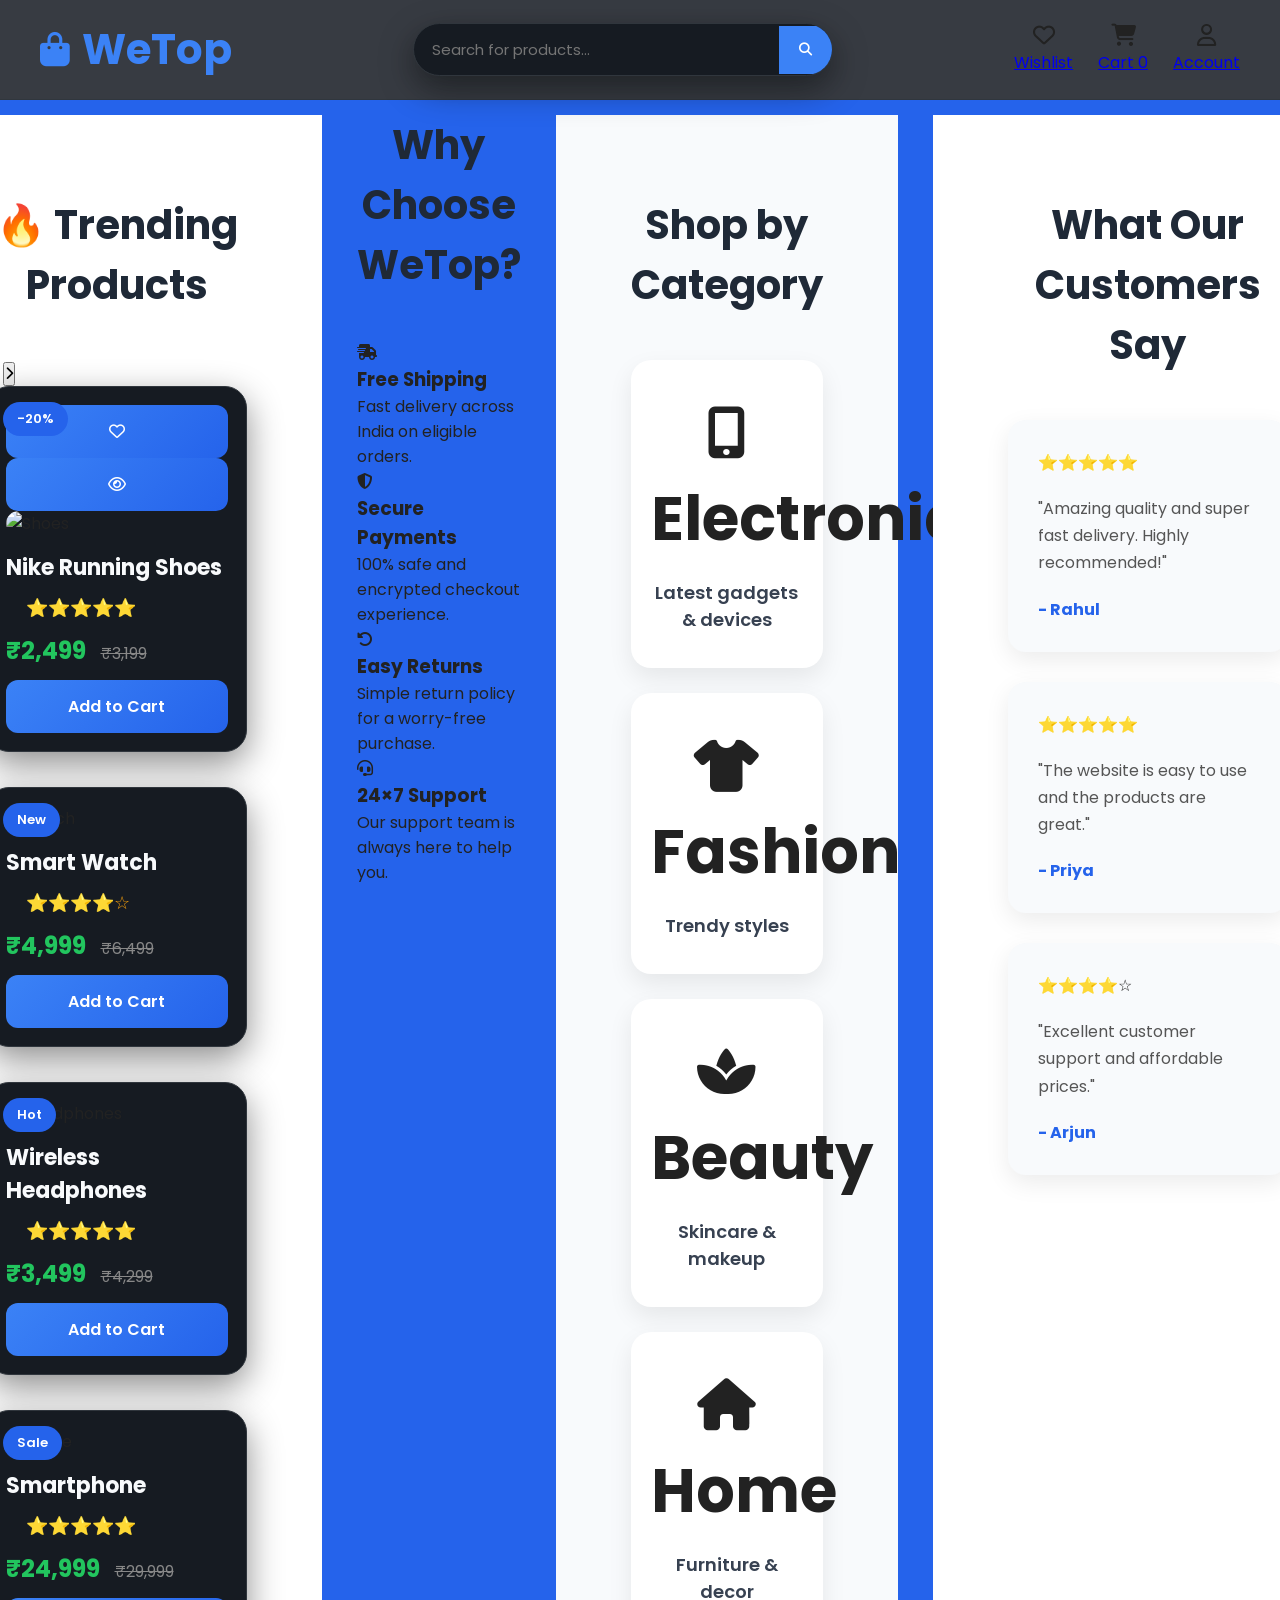
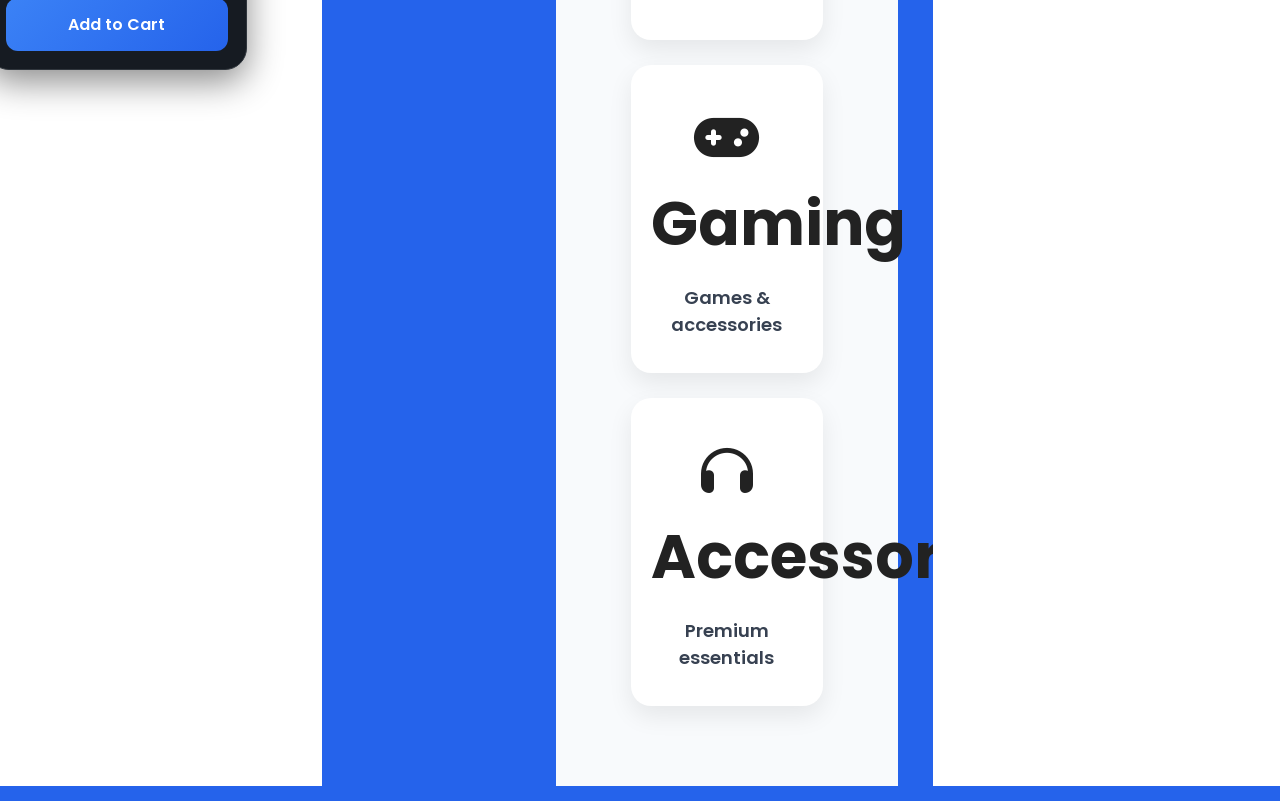
==== index.html @ 61b7e6fd "Update index.html" ====
<!DOCTYPE html>
<html lang="en">

<head>

<meta charset="UTF-8">

<meta name="viewport" content="width=device-width, initial-scale=1.0">

<title>WeTop | Everything You Need</title>

<link rel="preconnect" href="https://fonts.googleapis.com">

<link rel="preconnect" href="https://fonts.gstatic.com" crossorigin>

<link href="https://fonts.googleapis.com/css2?family=Poppins:wght@300;400;500;600;700;800&display=swap" rel="stylesheet">

<link rel="stylesheet"
href="https://cdnjs.cloudflare.com/ajax/libs/font-awesome/6.7.2/css/all.min.css">

<link rel="stylesheet" href="style.css">

</head>

<body>

<header>

<div class="logo">

<i class="fa-solid fa-bag-shopping"></i>

<h2>WeTop</h2>

</div>

<div class="search-box">

<input type="text" placeholder="Search for products...">

<button>

<i class="fa-solid fa-magnifying-glass"></i>

</button>

</div>

<div class="nav-icons">

<div>

<i class="fa-regular fa-heart"></i>

<a href="wishlist.html">Wishlist</a>

</div>

<div>

<i class="fa-solid fa-cart-shopping"></i>

<a href="cart.html">
Cart <span id="cart-count">0</span>
</a>

</div>

<div>

<i class="fa-regular fa-user"></i>

<a href="login.html">Account</a>

</div>

</div>

</header>

<nav class="menu">
<a href="index.html">Home</a>
<a href="products.html">Products</a>
<a href="about.html">About</a>
<a href="contact.html">Contact</a>
<section class="hero">

<div class="hero-left">

<span class="hero-tag">
🔥 PREMIUM COLLECTION 2026
</span>

<h1>
Shop Smarter.<br>
<span class="gradient-text">Live Better.</span>
</h1>

<p>
Discover premium electronics, fashion, gaming, beauty and accessories with unbeatable prices and fast delivery across India.

</p>

<div class="hero-buttons">

<a href="products.html" class="shop-btn">
Shop Now
</a>

<a href="products.html" class="deal-btn">
Explore Products
</a>

</div>

<div class="hero-stats">

<div>
<h2>10K+</h2>
<p>Happy Customers</p>
</div>

<div>
<h2>500+</h2>
<p>Products</p>
</div>

<div>
<h2>4.9★</h2>
<p>Average Rating</p>
</div>

</div>

</div>

<div class="hero-right">

<img src="https://images.unsplash.com/photo-1607082349566-187342175e2f?w=1200"
alt="WeTop Shopping">

</div>

</section>
<section class="flash-sale reveal">

<div class="flash-left">

<h2>⚡ FLASH SALE</h2>

<p>Up to <span>70% OFF</span> on selected products.</p>

<a href="products.html" class="flash-btn">
Shop Deals
</a>

</div>

<div class="flash-right">

<h3>Offer Ends In</h3>

<div id="countdown">

<div>
<span id="hours">00</span>
<small>Hours</small>
</div>

<div>
<span id="minutes">00</span>
<small>Minutes</small>
</div>

<div>
<span id="seconds">00</span>
<small>Seconds</small>
</div>

</div>

</div>

</section>
<section class="featured reveal">

<div class="section-header">

<h2 class="section-title">
🔥 Trending Products
</h2>

<div class="slider-buttons">

<button id="prevBtn">
<i class="fa-solid fa-chevron-left"></i>
</button>

<button id="nextBtn">
<i class="fa-solid fa-chevron-right"></i>
</button>

</div>

</div>

<div class="slider-wrapper">

<div class="product-grid" id="productSlider">

<div class="product-card">

<span class="badge">-20%</span>

<div class="product-icons">

<button title="Wishlist">
<i class="fa-regular fa-heart"></i>
</button>

<button title="Quick View">
<i class="fa-regular fa-eye"></i>
</button>

</div>

<img src="https://images.unsplash.com/photo-1542291026-7eec264c27ff?w=500" alt="Shoes">
<h3>Nike Running Shoes</h3>

<div class="rating">
⭐⭐⭐⭐⭐
</div>

<p class="price">
₹2,499
<span>₹3,199</span>
</p>

<button>Add to Cart</button>

</div>

<div class="product-card">

<span class="badge">New</span>

<img src="https://images.unsplash.com/photo-1523275335684-37898b6baf30?w=500" alt="Watch">

<h3>Smart Watch</h3>

<div class="rating">
⭐⭐⭐⭐☆
</div>

<p class="price">
₹4,999
<span>₹6,499</span>
</p>

<button>Add to Cart</button>

</div>

<div class="product-card">

<span class="badge">Hot</span>

<img src="https://images.unsplash.com/photo-1505740420928-5e560c06d30e?w=500" alt="Headphones">

<h3>Wireless Headphones</h3>

<div class="rating">
⭐⭐⭐⭐⭐
</div>

<p class="price">
₹3,499
<span>₹4,299</span>
</p>

<button>Add to Cart</button>

</div>

<div class="product-card">

<span class="badge">Sale</span>

<img src="https://images.unsplash.com/photo-1511707171634-5f897ff02aa9?w=500" alt="Phone">

<h3>Smartphone</h3>

<div class="rating">
⭐⭐⭐⭐⭐
</div>

<p class="price">
₹24,999
<span>₹29,999</span>
</p>

<button>Add to Cart</button>

</div>

</div>

</section>
<section class="features reveal">

<h2 class="section-title">
Why Choose WeTop?
</h2>

<div class="feature-grid">

<div class="feature-card">
<i class="fa-solid fa-truck-fast"></i>
<h3>Free Shipping</h3>
<p>Fast delivery across India on eligible orders.</p>
</div>

<div class="feature-card">
<i class="fa-solid fa-shield-halved"></i>
<h3>Secure Payments</h3>
<p>100% safe and encrypted checkout experience.</p>
</div>

<div class="feature-card">
<i class="fa-solid fa-rotate-left"></i>
<h3>Easy Returns</h3>
<p>Simple return policy for a worry-free purchase.</p>
</div>

<div class="feature-card">
<i class="fa-solid fa-headset"></i>
<h3>24×7 Support</h3>
<p>Our support team is always here to help you.</p>
</div>

</div>

</section>
<section class="categories reveal">

<h2 class="section-title">Shop by Category</h2>

<div class="category-grid">

<div class="category-box">
<i class="fa-solid fa-mobile-screen-button"></i>
<h3>Electronics</h3>
<p>Latest gadgets & devices</p>
</div>

<div class="category-box">
<i class="fa-solid fa-shirt"></i>
<h3>Fashion</h3>
<p>Trendy styles</p>
</div>

<div class="category-box">
<i class="fa-solid fa-spa"></i>
<h3>Beauty</h3>
<p>Skincare & makeup</p>
</div>

<div class="category-box">
<i class="fa-solid fa-house"></i>
<h3>Home</h3>
<p>Furniture & decor</p>
</div>

<div class="category-box">
<i class="fa-solid fa-gamepad"></i>
<h3>Gaming</h3>
<p>Games & accessories</p>
</div>

<div class="category-box">
<i class="fa-solid fa-headphones"></i>
<h3>Accessories</h3>
<p>Premium essentials</p>
</div>

</div>

</section>
<section class="reviews reveal">

<h2 class="section-title">What Our Customers Say</h2>

<div class="review-grid">

<div class="review-card">
⭐⭐⭐⭐⭐
<p>"Amazing quality and super fast delivery. Highly recommended!"</p>
<h4>- Rahul</h4>
</div>

<div class="review-card">
⭐⭐⭐⭐⭐
<p>"The website is easy to use and the products are great."</p>
<h4>- Priya</h4>
</div>

<div class="review-card">
⭐⭐⭐⭐☆
<p>"Excellent customer support and affordable prices."</p>
<h4>- Arjun</h4>
</div>

</div>

</section>

<section class="newsletter reveal">

<h2>Stay Updated</h2>

<p>Subscribe to receive exclusive offers and new arrivals.</p>

<div class="newsletter-box">

<input type="email" placeholder="Enter your email">

<button>Subscribe</button>

</div>

</section>

<footer>

<div class="footer-container">

<div class="footer-about">

<h2>WeTop</h2>

<p>Your one-stop destination for shopping electronics, fashion, beauty, gaming and much more.</p>

</div>

<div class="footer-links">

<h3>Quick Links</h3>

<a href="#">Home</a>

<a href="#">Products</a>

<a href="#">Categories</a>

<a href="#">Contact</a>

</div>

<div class="footer-contact">

<h3>Contact</h3>

<p>Email: support@wetop.com</p>

<p>Phone: +91 98765 43210</p>

<p>India</p>

</div>

</div>

<div class="footer-bottom">

<p>© 2026 WeTop. All Rights Reserved.</p>

</div>

</footer>

<script src="script.js"></script>

</body>
</html>
---- style.css ----
/* ===========================
   WeTop v2 - CSS Part 1
=========================== */
/* ===================================
   WeTop v4 - Dark Theme Variables
=================================== */

:root{

--bg:#0d1117;
--card:#161b22;
--card-hover:#21262d;

--text:#f8fafc;
--text-light:#9ca3af;

--primary:#3b82f6;
--primary-hover:#2563eb;

--success:#22c55e;
--danger:#ef4444;
--warning:#f59e0b;

--border:#30363d;

--shadow:0 12px 35px rgba(0,0,0,.45);

--radius:18px;

}
*{
body{

font-family:'Poppins',sans-serif;

background:var(--bg);

color:var(--text);

margin:0;

padding:0;

}
margin:0;
padding:0;
box-sizing:border-box;
font-family:'Poppins',sans-serif;
}

html{
scroll-behavior:smooth;
}

body{
background:#f5f7fb;
color:#222;
}

/* HEADER */

header{

display:flex;

justify-content:space-between;

align-items:center;

padding:18px 40px;

background:rgba(22,27,34,.85);

backdrop-filter:blur(16px);

-webkit-backdrop-filter:blur(16px);

border-bottom:1px solid var(--border);

position:sticky;

top:0;

z-index:1000;

}

.logo{

display:flex;

align-items:center;

gap:12px;

font-size:28px;

font-weight:700;

color:var(--primary);

cursor:pointer;

}

.logo i{

font-size:34px;

color:var(--primary);

transition:.3s;

}

.search-box{

display:flex;

align-items:center;

background:var(--card);

border:1px solid var(--border);

border-radius:50px;

overflow:hidden;

width:420px;

box-shadow:var(--shadow);

transition:.3s;

}

.search-box input{

flex:1;

background:transparent;

border:none;

outline:none;

padding:14px 18px;

font-size:15px;

color:var(--text);

}

.search-box button{

background:var(--primary);

color:white;

border:none;

padding:14px 20px;

cursor:pointer;

transition:.3s;

}

.search-box button:hover{
background:#1d4ed8;
}

.nav-icons{
display:flex;
gap:25px;
}

.nav-icons div{
display:flex;
flex-direction:column;
align-items:center;
cursor:pointer;
transition:.3s;
}

.nav-icons div:hover{
transform:translateY(-3px);
color:#2563eb;
}

.nav-icons i{
font-size:22px;
margin-bottom:4px;
}

.nav-icons p{
font-size:13px;
}

/* MENU */

.menu{
display:flex;
justify-content:center;
gap:35px;
background:#2563eb;
padding:15px;
}

.menu a{
text-decoration:none;
color:white;
font-weight:500;
transition:.3s;
}

.menu a:hover{
color:#ffe082;
}

/* HERO */

.hero{
display:flex;
align-items:center;
justify-content:space-between;
padding:70px 6%;
gap:50px;
}

.hero-left{
flex:1;
}

.hero-left h1{
font-size:58px;
line-height:1.1;
margin-bottom:20px;
color:#111827;
}

.hero-left p{
font-size:19px;
color:#6b7280;
margin-bottom:30px;
line-height:1.8;
}

.hero-buttons{
display:flex;
gap:18px;
}

.shop-btn,
.deal-btn{
padding:15px 35px;
border:none;
border-radius:40px;
font-size:17px;
font-weight:600;
cursor:pointer;
transition:.3s;
}

.shop-btn{
background:#2563eb;
color:white;
}

.shop-btn:hover{
background:#1d4ed8;
transform:translateY(-3px);
}

.deal-btn{
background:white;
border:2px solid #2563eb;
color:#2563eb;
}

.deal-btn:hover{
background:#2563eb;
color:white;
}

.hero-right{
flex:1;
}

.hero-right img{
width:100%;
border-radius:25px;
box-shadow:0 20px 40px rgba(0,0,0,.15);
}
/* ===========================
   FEATURED PRODUCTS
=========================== */

.section-title{
text-align:center;
font-size:40px;
font-weight:700;
margin-bottom:45px;
color:#1f2937;
}

.featured{
padding:80px 6%;
background:#ffffff;
}

.product-grid{
display:grid;
grid-template-columns:repeat(auto-fit,minmax(260px,1fr));
gap:35px;
}

.product-card{

background:var(--card);

border:1px solid var(--border);

border-radius:22px;

overflow:hidden;

padding:18px;

transition:.35s;

box-shadow:var(--shadow);

cursor:pointer;

position:relative;

}

.product-card:hover{
transform:translateY(-10px);
box-shadow:0 20px 45px rgba(37,99,235,.18);
}

.product-card img{

width:100%;

height:240px;

object-fit:cover;

border-radius:16px;

transition:.35s;

}

.badge{
position:absolute;
top:15px;
left:15px;
background:#2563eb;
color:#fff;
padding:7px 14px;
border-radius:30px;
font-size:13px;
font-weight:600;
}

.product-card h3{

font-size:22px;

margin:15px 0 10px;

color:var(--text);

}

.rating{
padding:0 20px;
font-size:18px;
color:#f59e0b;
}

.price{

font-size:24px;

font-weight:700;

color:#22c55e;

margin:12px 0;

}

.price span{
margin-left:10px;
font-size:16px;
text-decoration:line-through;
color:#888;
font-weight:400;
}

.product-card button{

width:100%;

padding:14px;

background:linear-gradient(135deg,#3b82f6,#2563eb);

color:white;

border:none;

border-radius:12px;

font-size:16px;

font-weight:600;

cursor:pointer;

transition:.3s;

}

.product-card button:hover{
background:#1d4ed8;
}

/* ===========================
   CATEGORIES
=========================== */

.categories{
padding:80px 6%;
background:#f8fafc;
}

.category-grid{
display:grid;
grid-template-columns:repeat(auto-fit,minmax(170px,1fr));
gap:25px;
}

.category-box{
background:#fff;
padding:35px 20px;
border-radius:20px;
text-align:center;
font-size:52px;
box-shadow:0 10px 25px rgba(0,0,0,.08);
transition:.3s;
cursor:pointer;
}

.category-box p{
margin-top:15px;
font-size:18px;
font-weight:600;
color:#374151;
}

.category-box:hover{
transform:translateY(-8px);
box-shadow:0 18px 35px rgba(37,99,235,.18);
}
/* ===========================
   REVIEWS
=========================== */

.reviews{
padding:80px 6%;
background:#ffffff;
}

.review-grid{
display:grid;
grid-template-columns:repeat(auto-fit,minmax(280px,1fr));
gap:30px;
margin-top:40px;
}

.review-card{
background:#f8fafc;
padding:30px;
border-radius:18px;
box-shadow:0 8px 25px rgba(0,0,0,.08);
transition:.3s;
}

.review-card:hover{
transform:translateY(-8px);
}

.review-card p{
margin:20px 0;
color:#555;
line-height:1.7;
}

.review-card h4{
color:#2563eb;
}

/* ===========================
   NEWSLETTER
=========================== */

.newsletter{
padding:80px 6%;
background:#2563eb;
text-align:center;
color:#fff;
}

.newsletter h2{
font-size:40px;
margin-bottom:15px;
}

.newsletter p{
font-size:18px;
margin-bottom:35px;
}

.newsletter-box{
display:flex;
justify-content:center;
max-width:700px;
margin:auto;
}

.newsletter-box input{
flex:1;
padding:18px;
border:none;
outline:none;
font-size:16px;
border-radius:50px 0 0 50px;
}

.newsletter-box button{
padding:18px 35px;
border:none;
background:#111827;
color:white;
cursor:pointer;
font-size:16px;
border-radius:0 50px 50px 0;
transition:.3s;
}

.newsletter-box button:hover{
background:#000;
}

/* ===========================
   FOOTER
=========================== */

footer{
background:#111827;
color:white;
padding:60px 6% 20px;
}

.footer-container{
display:grid;
grid-template-columns:repeat(auto-fit,minmax(220px,1fr));
gap:
.nav-icons a{
text-decoration:none;
color:inherit;
font-size:13px;
margin-top:4px;
}

.nav-icons a:hover{
color:#2563eb;
}
/* ==========================
   WeTop Cart v2
========================== */

.cart-header{
text-align:center;
padding:40px 20px;
}

.cart-header h1{
font-size:42px;
margin-bottom:10px;
}

.cart-header p{
color:#666;
font-size:18px;
}

.cart-layout{
display:grid;
grid-template-columns:2fr 1fr;
gap:30px;
max-width:1200px;
margin:40px auto;
padding:20px;
}

#cartContainer{
display:flex;
flex-direction:column;
gap:20px;
}

.cart-item{
display:flex;
justify-content:space-between;
align-items:center;
background:#fff;
padding:20px;
border-radius:18px;
box-shadow:0 10px 30px rgba(0,0,0,.08);
transition:.3s;
}

.cart-item:hover{
transform:translateY(-5px);
}

.cart-item h3{
margin:0;
font-size:22px;
}

.cart-item p{
margin:8px 0;
font-size:18px;
font-weight:600;
color:#0f766e;
}

.cart-item button{
background:#ef4444;
color:#fff;
border:none;
padding:12px 18px;
border-radius:10px;
cursor:pointer;
font-weight:600;
}

.cart-item button:hover{
background:#dc2626;
}

.order-summary{
background:#fff;
padding:25px;
border-radius:18px;
box-shadow:0 10px 30px rgba(0,0,0,.08);
height:fit-content;
position:sticky;
top:20px;
}

.order-summary h2{
margin-top:0;
}

.order-summary p,
.order-summary h3{
display:flex;
justify-content:space-between;
margin:18px 0;
}

.order-summary input{
width:100%;
padding:12px;
border:1px solid #ddd;
border-radius:10px;
margin-top:15px;
margin-bottom:15px;
}

.checkout-btn{
width:100%;
padding:14px;
margin-top:12px;
border:none;
border-radius:10px;
background:#2563eb;
color:white;
font-size:16px;
font-weight:600;
cursor:pointer;
transition:.3s;
}

.checkout-btn:hover{
background:#1d4ed8;
}

@media(max-width:900px){

.cart-layout{
grid-template-columns:1fr;
}

.order-summary{
position:static;
}

.cart-item{
flex-direction:column;
align-items:flex-start;
gap:12px;
}

}
.cart-info{
display:flex;
flex-direction:column;
gap:6px;
}

.cart-actions{
display:flex;
align-items:center;
}

.remove-btn{
background:#ef4444;
color:#fff;
border:none;
padding:12px 18px;
border-radius:10px;
cursor:pointer;
font-weight:600;
transition:.3s;
}

.remove-btn:hover{
background:#dc2626;
}
.cart-image{
width:130px;
height:130px;
object-fit:cover;
border-radius:16px;
margin-right:20px;
flex-shrink:0;
}

.cart-item{
display:flex;
align-items:center;
gap:20px;
}

@media(max-width:900px){

.cart-item{
flex-direction:column;
text-align:center;
}

.cart-image{
margin-right:0;
}

}
.logo:hover i{

transform:rotate(-10deg) scale(1.15);

}

header a{

color:var(--text);

text-decoration:none;

transition:.3s;

}

header a:hover{

color:var(--primary);

}
.search-box:hover{

border-color:var(--primary);

}

.search-box:focus-within{

box-shadow:0 0 20px rgba(59,130,246,.45);

border-color:var(--primary);

}

.search-box button:hover{

background:var(--primary-hover);

}
.product-card:hover{

transform:translateY(-12px);

border-color:var(--primary);

box-shadow:0 20px 45px rgba(59,130,246,.25);

}

.product-card:hover img{

transform:scale(1.06);

}

.product-card button:hover{

transform:scale(1.03);

box-shadow:0 10px 25px rgba(59,130,246,.4);

}

.badge{

position:absolute;

top:18px;

left:18px;

background:linear-gradient(135deg,#ef4444,#f97316);

color:white;

padding:7px 14px;

border-radius:50px;

font-size:13px;

font-weight:700;

letter-spacing:.5px;

}
/* ===== Hero Premium Upgrade ===== */

.hero-tag{

display:inline-block;

padding:8px 18px;

background:rgba(59,130,246,.15);

border:1px solid #3b82f6;

color:#60a5fa;

border-radius:50px;

font-size:14px;

font-weight:600;

margin-bottom:18px;

}

.gradient-text{

background:linear-gradient(90deg,#60a5fa,#22d3ee,#ffffff);

-webkit-background-clip:text;

-webkit-text-fill-color:transparent;

background-clip:text;

}

.shop-btn,
.deal-btn{

display:inline-block;

text-decoration:none;

padding:14px 30px;

border-radius:12px;

font-weight:600;

transition:.3s;

}

.shop-btn{

background:#2563eb;

color:white;

}

.shop-btn:hover{

transform:translateY(-4px);

box-shadow:0 12px 30px rgba(37,99,235,.45);

}

.deal-btn{

background:transparent;

border:2px solid #2563eb;

color:white;

}

.deal-btn:hover{

background:#2563eb;

}
/* ======================================
   WeTop v5 - Premium Hero
====================================== */

.hero{
display:flex;
align-items:center;
justify-content:space-between;
gap:60px;
min-height:85vh;
padding:80px 8%;
background:
radial-gradient(circle at top right,#2563eb22,transparent 35%),
radial-gradient(circle at bottom left,#06b6d422,transparent 35%),
var(--bg);
overflow:hidden;
}

.hero-left{
flex:1;
}

.hero-right{
flex:1;
display:flex;
justify-content:center;
}

.hero-right img{
width:100%;
max-width:550px;
border-radius:25px;
box-shadow:0 25px 60px rgba(0,0,0,.5);
animation:floatImage 5s ease-in-out infinite;
transition:.4s;
}

.hero-right img:hover{
transform:scale(1.05);
}

.hero-left h1{
font-size:72px;
font-weight:800;
line-height:1.1;
margin:20px 0;
}

.hero-left p{
font-size:20px;
color:var(--text-light);
line-height:1.8;
max-width:600px;
}

.hero-buttons{
display:flex;
gap:20px;
margin-top:35px;
flex-wrap:wrap;
}

.hero-stats{
display:flex;
gap:40px;
margin-top:50px;
flex-wrap:wrap;
}

.hero-stats div{
background:rgba(255,255,255,.05);
border:1px solid var(--border);
padding:18px 24px;
border-radius:16px;
backdrop-filter:blur(12px);
}

.hero-stats h2{
margin:0;
color:var(--primary);
font-size:30px;
}

.hero-stats p{
margin-top:8px;
font-size:15px;
color:var(--text-light);
}

@keyframes floatImage{

0%,100%{
transform:translateY(0);
}

50%{
transform:translateY(-18px);
}

}

@media(max-width:900px){

.hero{
flex-direction:column;
text-align:center;
padding:60px 20px;
}

.hero-left h1{
font-size:46px;
}

.hero-buttons{
justify-content:center;
}

.hero-stats{
justify-content:center;
}

}
/* ==========================
   Flash Sale
========================== */

.flash-sale{

margin:70px auto;

width:90%;

padding:40px;

border-radius:24px;

background:linear-gradient(135deg,#2563eb,#111827);

display:flex;

justify-content:space-between;

align-items:center;

gap:40px;

box-shadow:0 20px 45px rgba(0,0,0,.4);

}

.flash-left h2{

font-size:42px;

margin-bottom:15px;

}

.flash-left p{

font-size:22px;

}

.flash-left span{

color:#facc15;

font-weight:700;

}

.flash-btn{

display:inline-block;

margin-top:20px;

padding:15px 30px;

background:white;

color:#111827;

text-decoration:none;

font-weight:700;

border-radius:12px;

transition:.3s;

}

.flash-btn:hover{

transform:translateY(-4px);

}

#countdown{

display:flex;

gap:20px;

}

#countdown div{

background:rgba(255,255,255,.12);

padding:20px;

border-radius:16px;

text-align:center;

min-width:90px;

}

#countdown span{

display:block;

font-size:36px;

font-weight:700;

}

#countdown small{

color:#d1d5db;

}

@media(max-width:900px){

.flash-sale{

flex-direction:column;

text-align:center;

}

}
/* ==========================
   Features Section
========================== */

.features{

width:90%;

margin:90px auto;

text-align:center;

}

.feature-grid{

display:grid;

grid-template-columns:repeat(auto-fit,minmax(240px,1fr));

gap:25px;

margin-top:45px;

}

.feature-card{

background:var(--card);

border:1px solid var(--border);

padding:35px 25px;

border-radius:22px;

transition:.35s;

box-shadow:var(--shadow);

}

.feature-card i{

font-size:46px;

color:var(--primary);

margin-bottom:20px;

}

.feature-card h3{

font-size:24px;

margin-bottom:12px;

}

.feature-card p{

color:var(--text-light);

line-height:1.7;

}

.feature-card:hover{

transform:translateY(-10px);

border-color:var(--primary);

box-shadow:0 20px 45px rgba(59,130,246,.25);

}
/* ==========================
   Product Icons
========================== */

.product-card{
position:relative;
overflow:hidden;
}

.product-icons{

position:absolute;

top:15px;

right:15px;

display:flex;

flex-direction:column;

gap:10px;

z-index:2;

}

.product-icons button{

width:42px;

height:42px;

border:none;

border-radius:50%;

background:rgba(22,27,34,.85);

color:white;

cursor:pointer;

transition:.3s;

backdrop-filter:blur(10px);

}

.product-icons button:hover{

background:var(--primary);

transform:scale(1.12);

}

.product-card img{

transition:.4s;

}

.product-card:hover img{

transform:scale(1.08);

}
/* ==========================
   Product Slider
========================== */

.section-header{

display:flex;

justify-content:space-between;

align-items:center;

margin-bottom:35px;

flex-wrap:wrap;

gap:20px;

}

.slider-buttons{

display:flex;

gap:12px;

}

.slider-buttons button{

width:48px;

height:48px;

border:none;

border-radius:50%;

background:var(--card);

color:white;

cursor:pointer;

font-size:18px;

transition:.3s;

}

.slider-buttons button:hover{

background:var(--primary);

transform:scale(1.08);

}

.slider-wrapper{

overflow-x:auto;

scroll-behavior:smooth;

}

.slider-wrapper::-webkit-scrollbar{

display:none;

}

#productSlider{

display:flex;

gap:25px;

flex-wrap:nowrap;

}

#productSlider .product-card{

min-width:320px;

flex:0 0 auto;

}
/* ===== Premium Categories ===== */

.category-box{

background:var(--card);

border:1px solid var(--border);

border-radius:20px;

padding:35px 25px;

text-align:center;

transition:.35s;

cursor:pointer;

box-shadow:var(--shadow);

}

.category-box i{

font-size:50px;

color:var(--primary);

margin-bottom:20px;

}

.category-box h3{

font-size:24px;

margin-bottom:10px;

}

.category-box p{

color:var(--text-light);

}

.category-box:hover{

transform:translateY(-12px);

border-color:var(--primary);

box-shadow:0 20px 45px rgba(59,130,246,.25);

}

.category-box:hover i{

transform:scale(1.15);

transition:.3s;

}
/* ==========================
   Scroll Reveal Animation
========================== */

.reveal{

opacity:0;

transform:translateY(70px);

transition:all .8s ease;

}

.reveal.active{

opacity:1;

transform:translateY(0);

}
/* ==========================
   Premium Header v2
========================== */

header{

position:sticky;

top:0;

z-index:1000;

background:rgba(15,23,42,.75);

backdrop-filter:blur(16px);

-webkit-backdrop-filter:blur(16px);

border-bottom:1px solid rgba(255,255,255,.08);

padding:16px 8%;

transition:.3s;

}

.logo{

display:flex;

align-items:center;

gap:10px;

}

.logo i{

font-size:28px;

color:var(--primary);

}

.logo h2{

font-size:28px;

font-weight:700;

}

.nav-icons{

display:flex;

gap:28px;

}

.nav-icons div{

display:flex;

align-items:center;

gap:8px;

transition:.3s;

cursor:pointer;

}

.nav-icons div:hover{

transform:translateY(-2px);

color:var(--primary);

}

.menu{

position:sticky;

top:76px;

z-index:999;

background:rgba(15,23,42,.9);

backdrop-filter:blur(12px);

padding:14px 8%;

display:flex;

justify-content:center;

gap:35px;

border-bottom:1px solid rgba(255,255,255,.05);

}

.menu a{

text-decoration:none;

font-weight:600;

color:var(--text);

transition:.3s;

}

.menu a:hover{

color:var(--primary);

}
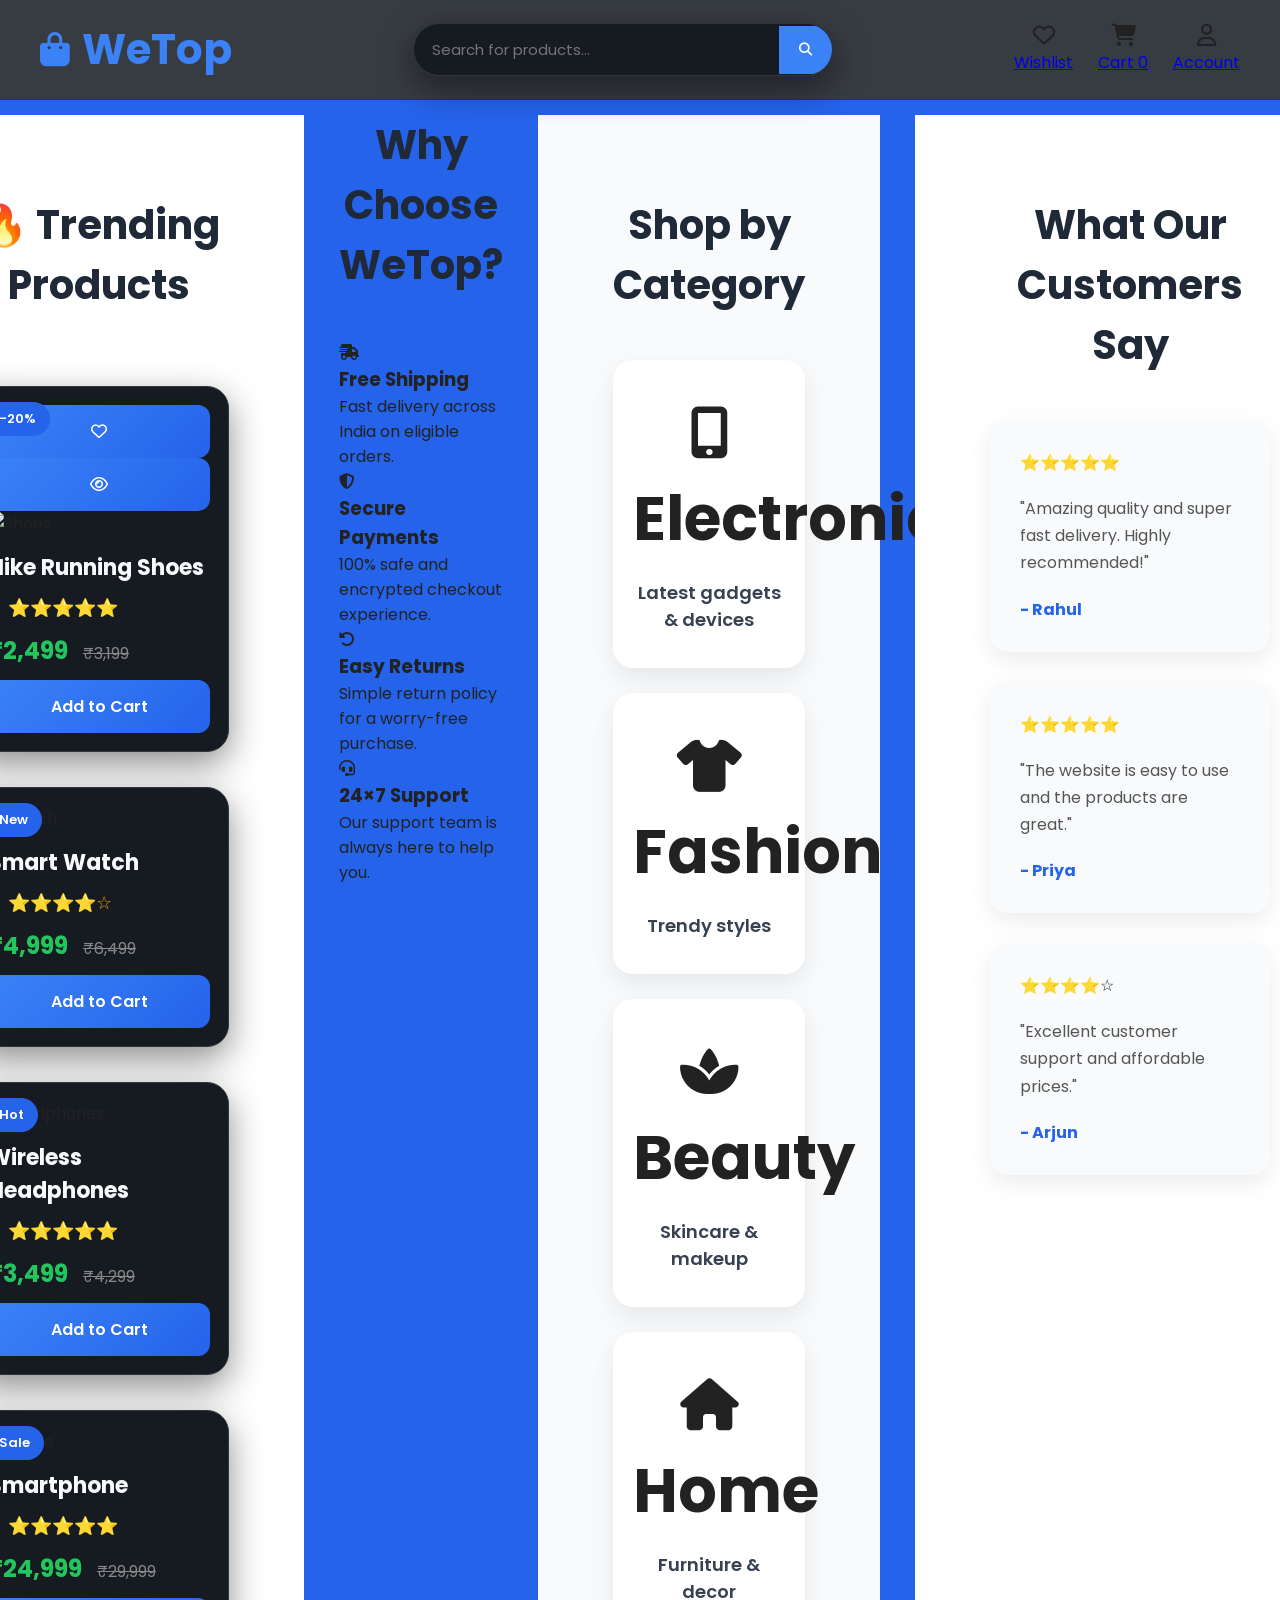
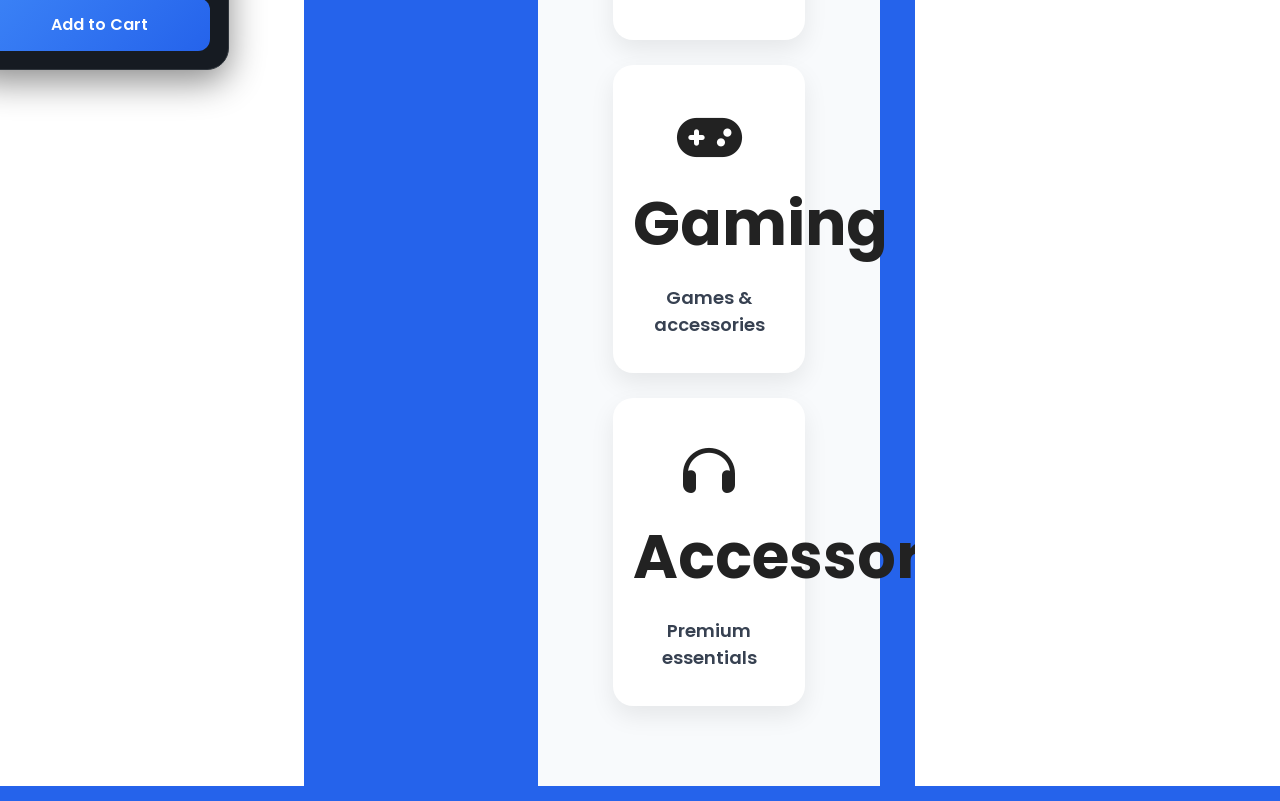
==== commit 6bbd0ae8: "Update index.html" ====
--- a/index.html
+++ b/index.html
@@ -477,7 +477,7 @@
 </div>
 
 </footer>
-
+<div id="toast"></div>
 <script src="script.js"></script>
 
 </body>
--- a/style.css
+++ b/style.css
@@ -1639,3 +1639,34 @@
 color:var(--primary);
 
 }
+/* ==========================
+   Cart Count Badge
+========================== */
+
+#cart-count{
+
+display:inline-flex;
+
+align-items:center;
+
+justify-content:center;
+
+min-width:22px;
+
+height:22px;
+
+margin-left:6px;
+
+padding:0 6px;
+
+border-radius:999px;
+
+background:#ef4444;
+
+color:white;
+
+font-size:12px;
+
+font-weight:700;
+
+}
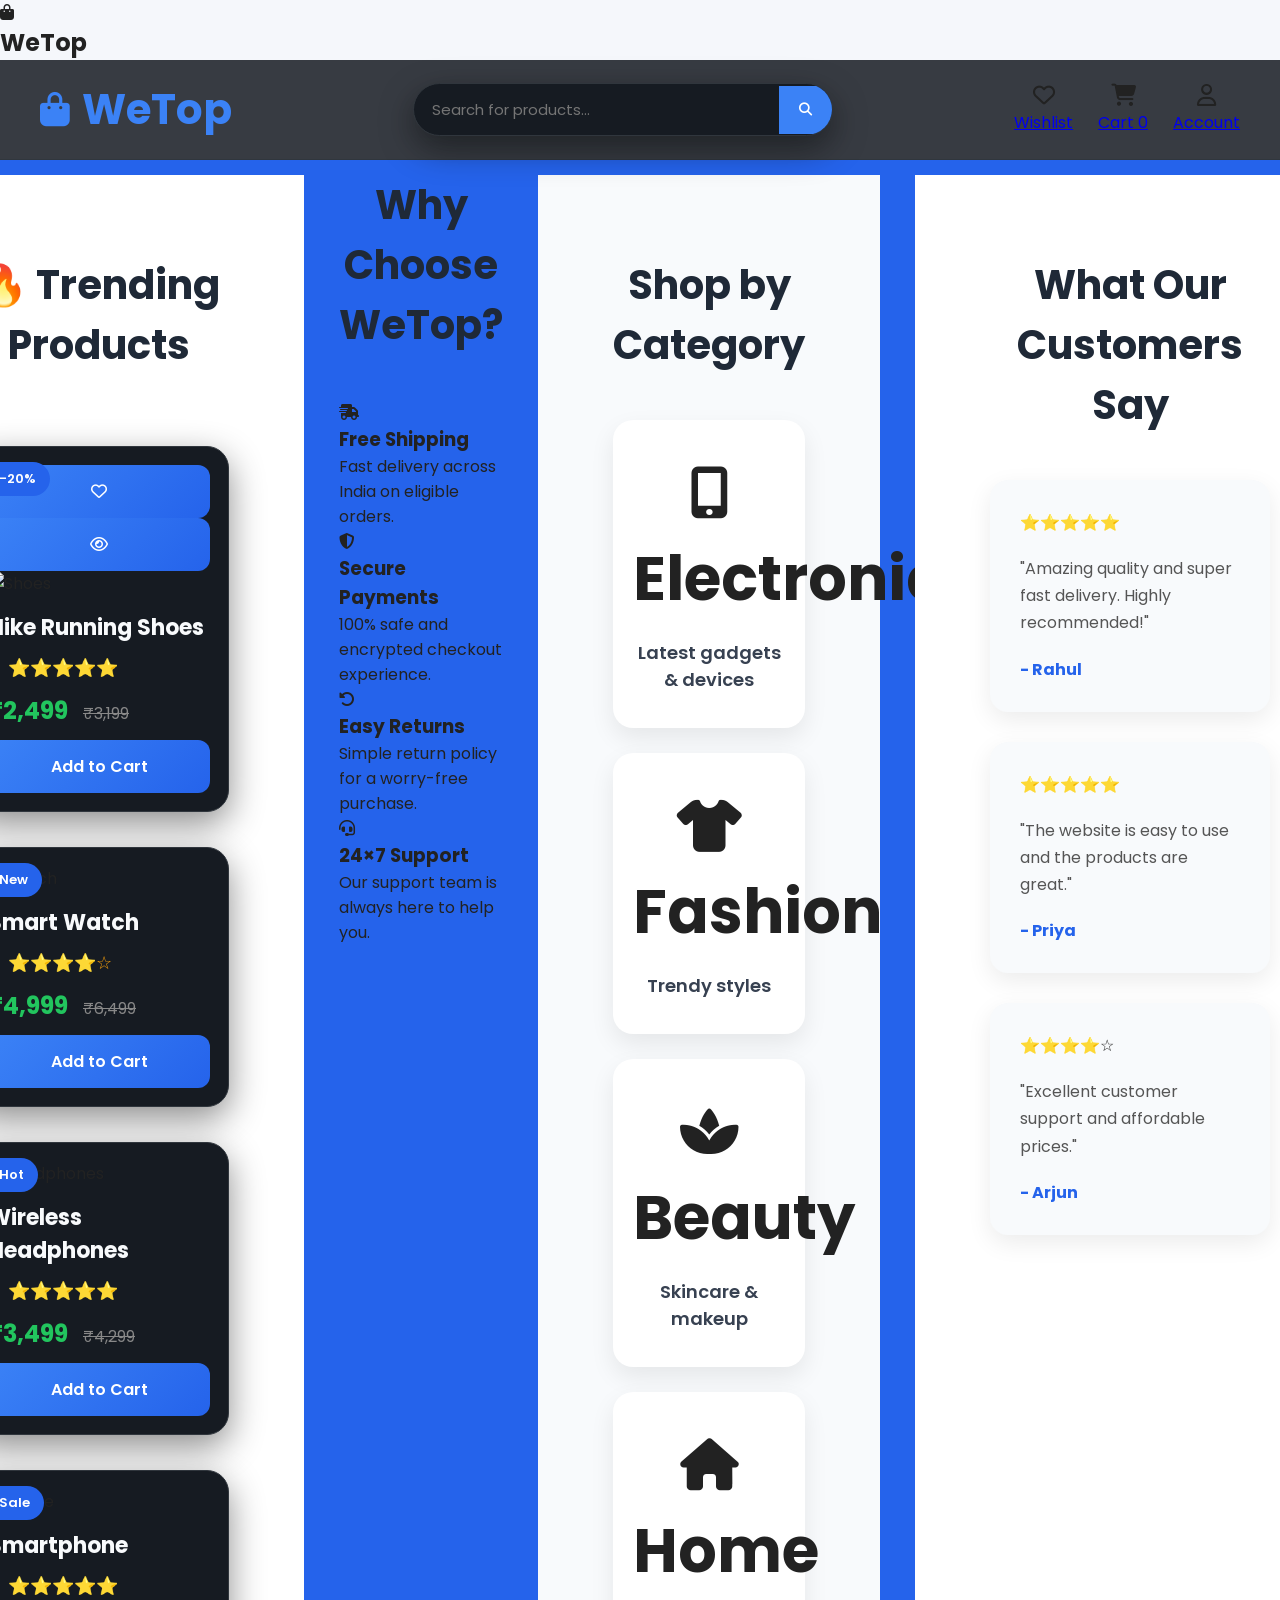
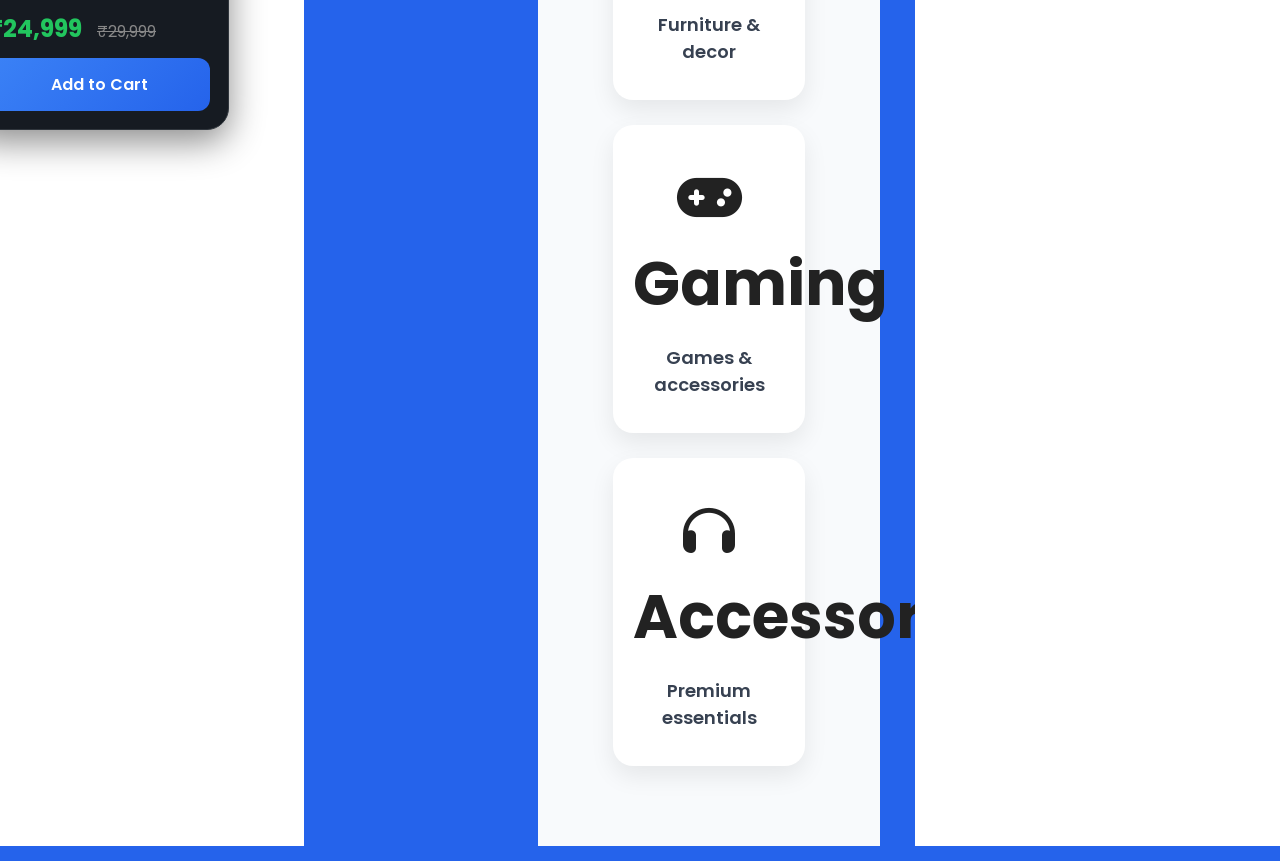
==== commit 241d13a8: "Update index.html" ====
--- a/index.html
+++ b/index.html
@@ -23,7 +23,19 @@
 </head>
 
 <body>
-
+<div id="loader">
+
+<div class="loader-logo">
+
+<i class="fa-solid fa-bag-shopping"></i>
+
+<h2>WeTop</h2>
+
+</div>
+
+<div class="loader-spinner"></div>
+
+</div>
 <header>
 
 <div class="logo">
@@ -218,7 +230,13 @@
 <i class="fa-regular fa-heart"></i>
 </button>
 
-<button title="Quick View">
+<button
+title="Quick View"
+onclick="openQuickView(
+'Nike Running Shoes',
+2499,
+'https://images.unsplash.com/photo-1542291026-7eec264c27ff?w=500'
+)">
 <i class="fa-regular fa-eye"></i>
 </button>
 
@@ -475,7 +493,29 @@
 <p>© 2026 WeTop. All Rights Reserved.</p>
 
 </div>
-
+<div id="productModal" class="modal">
+
+<div class="modal-content">
+
+<span class="close-modal">&times;</span>
+
+<img id="modalImage" src="" alt="Product">
+
+<h2 id="modalTitle"></h2>
+
+<p id="modalPrice"></p>
+
+<p id="modalDescription">
+Premium quality product with fast delivery and secure checkout.
+</p>
+
+<button id="modalCartBtn">
+Add to Cart
+</button>
+
+</div>
+
+</div>
 </footer>
 <div id="toast"></div>
 <script src="script.js"></script>
--- a/style.css
+++ b/style.css
@@ -1670,3 +1670,133 @@
 font-weight:700;
 
 }
+/* ==========================
+   Toast Notification
+========================== */
+
+#toast{
+
+position:fixed;
+
+bottom:30px;
+
+right:30px;
+
+background:#22c55e;
+
+color:white;
+
+padding:16px 24px;
+
+border-radius:12px;
+
+font-weight:600;
+
+opacity:0;
+
+transform:translateY(40px);
+
+transition:.35s;
+
+z-index:9999;
+
+box-shadow:0 15px 35px rgba(0,0,0,.35);
+
+}
+
+#toast.show{
+
+opacity:1;
+
+transform:translateY(0);
+
+}
+/* ===== Quick View Modal ===== */
+
+.modal{
+
+display:none;
+
+position:fixed;
+
+inset:0;
+
+background:rgba(0,0,0,.75);
+
+justify-content:center;
+
+align-items:center;
+
+z-index:99999;
+
+}
+
+.modal-content{
+
+background:var(--card);
+
+padding:30px;
+
+border-radius:20px;
+
+width:min(90%,500px);
+
+text-align:center;
+
+position:relative;
+
+border:1px solid var(--border);
+
+box-shadow:0 20px 50px rgba(0,0,0,.5);
+
+}
+
+.modal-content img{
+
+width:100%;
+
+max-height:300px;
+
+object-fit:cover;
+
+border-radius:15px;
+
+margin-bottom:20px;
+
+}
+
+.close-modal{
+
+position:absolute;
+
+top:15px;
+
+right:20px;
+
+font-size:30px;
+
+cursor:pointer;
+
+}
+
+#modalCartBtn{
+
+margin-top:20px;
+
+width:100%;
+
+padding:14px;
+
+border:none;
+
+border-radius:12px;
+
+background:var(--primary);
+
+color:white;
+
+font-size:16px;
+
+cursor:pointer;
+
+}
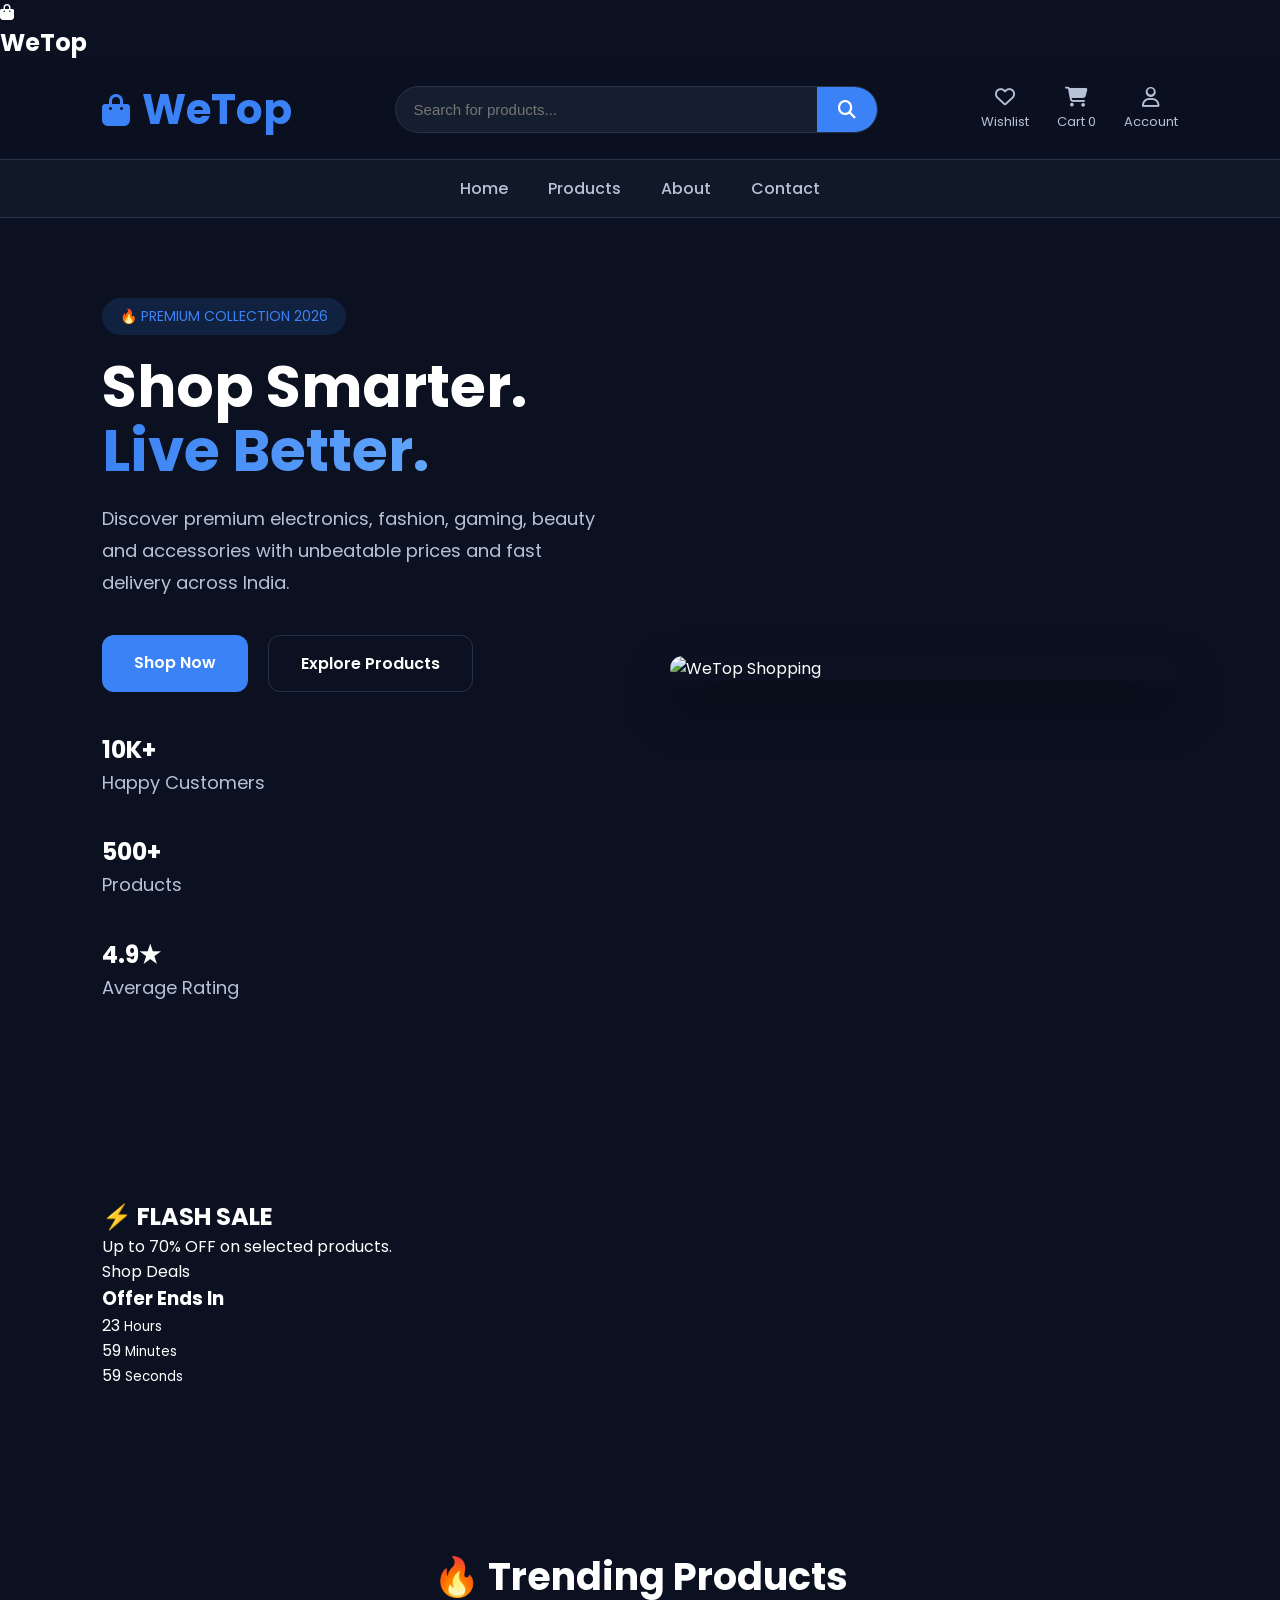
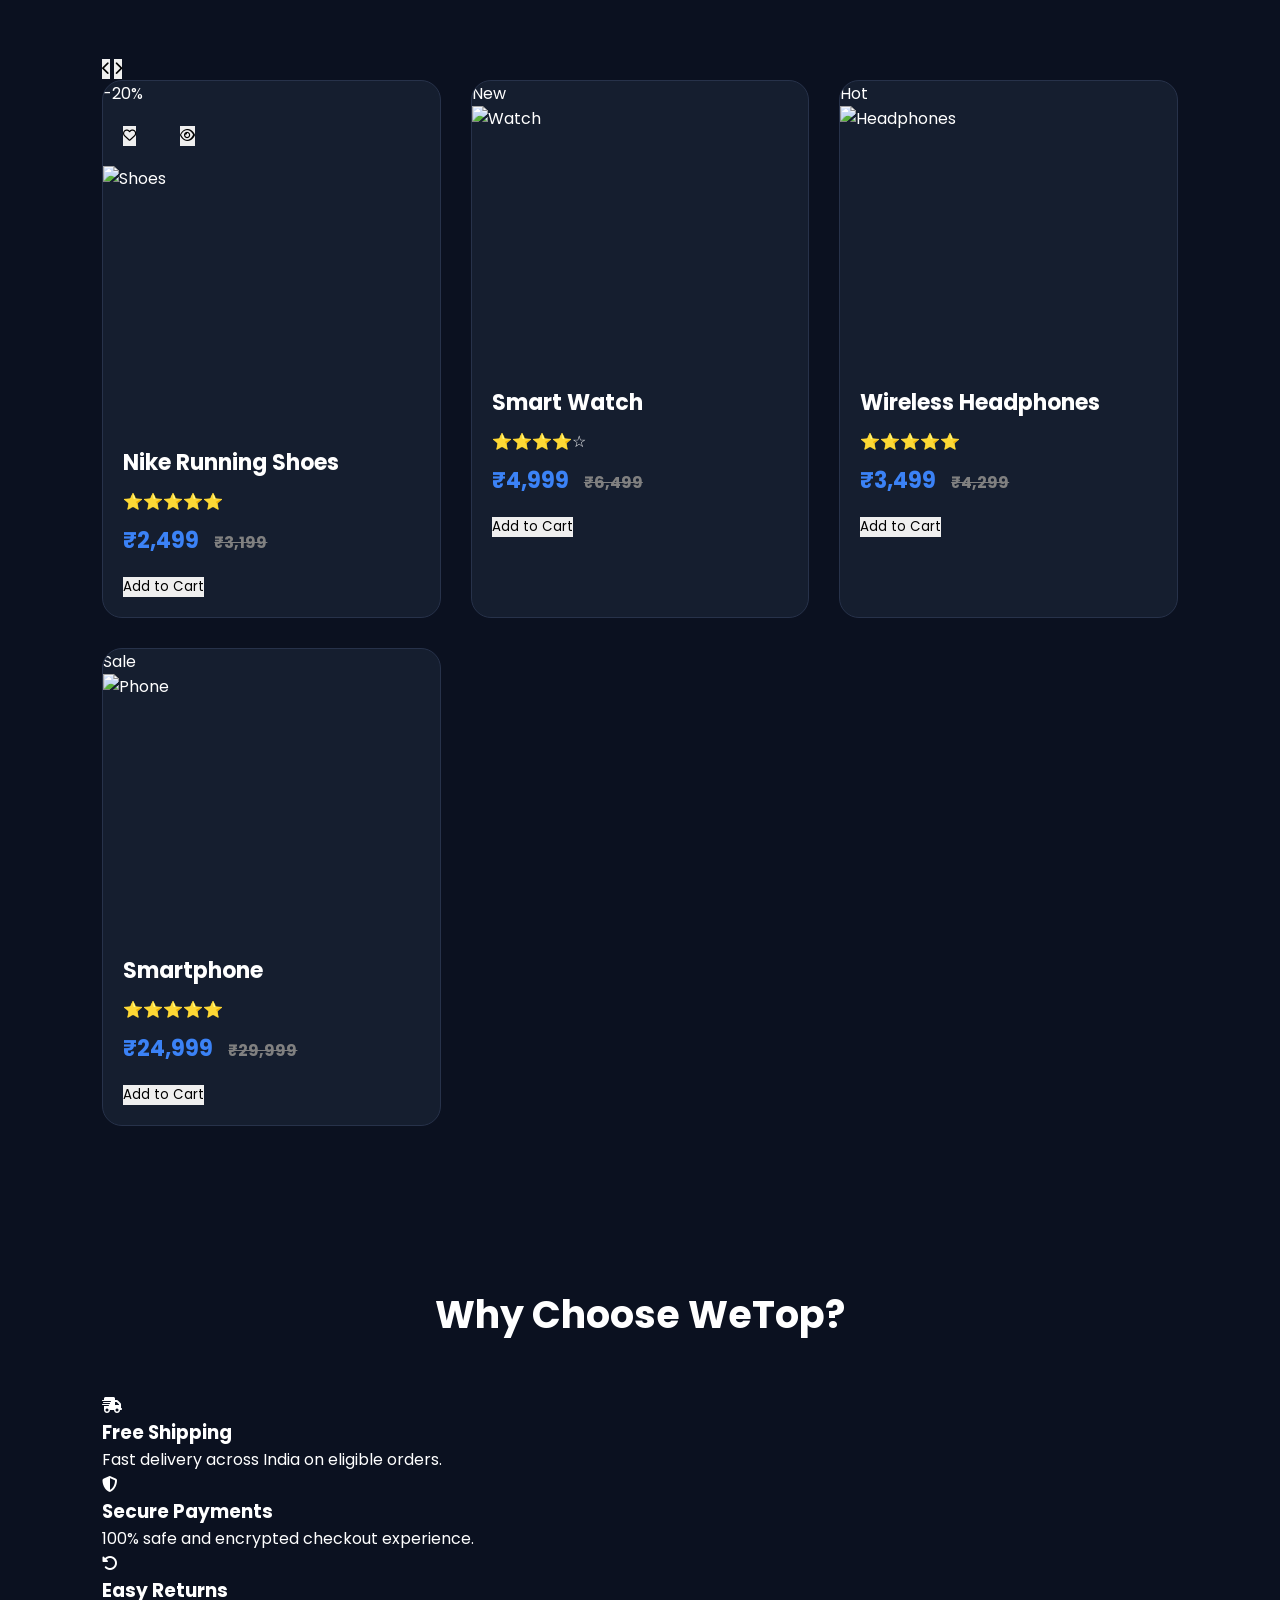
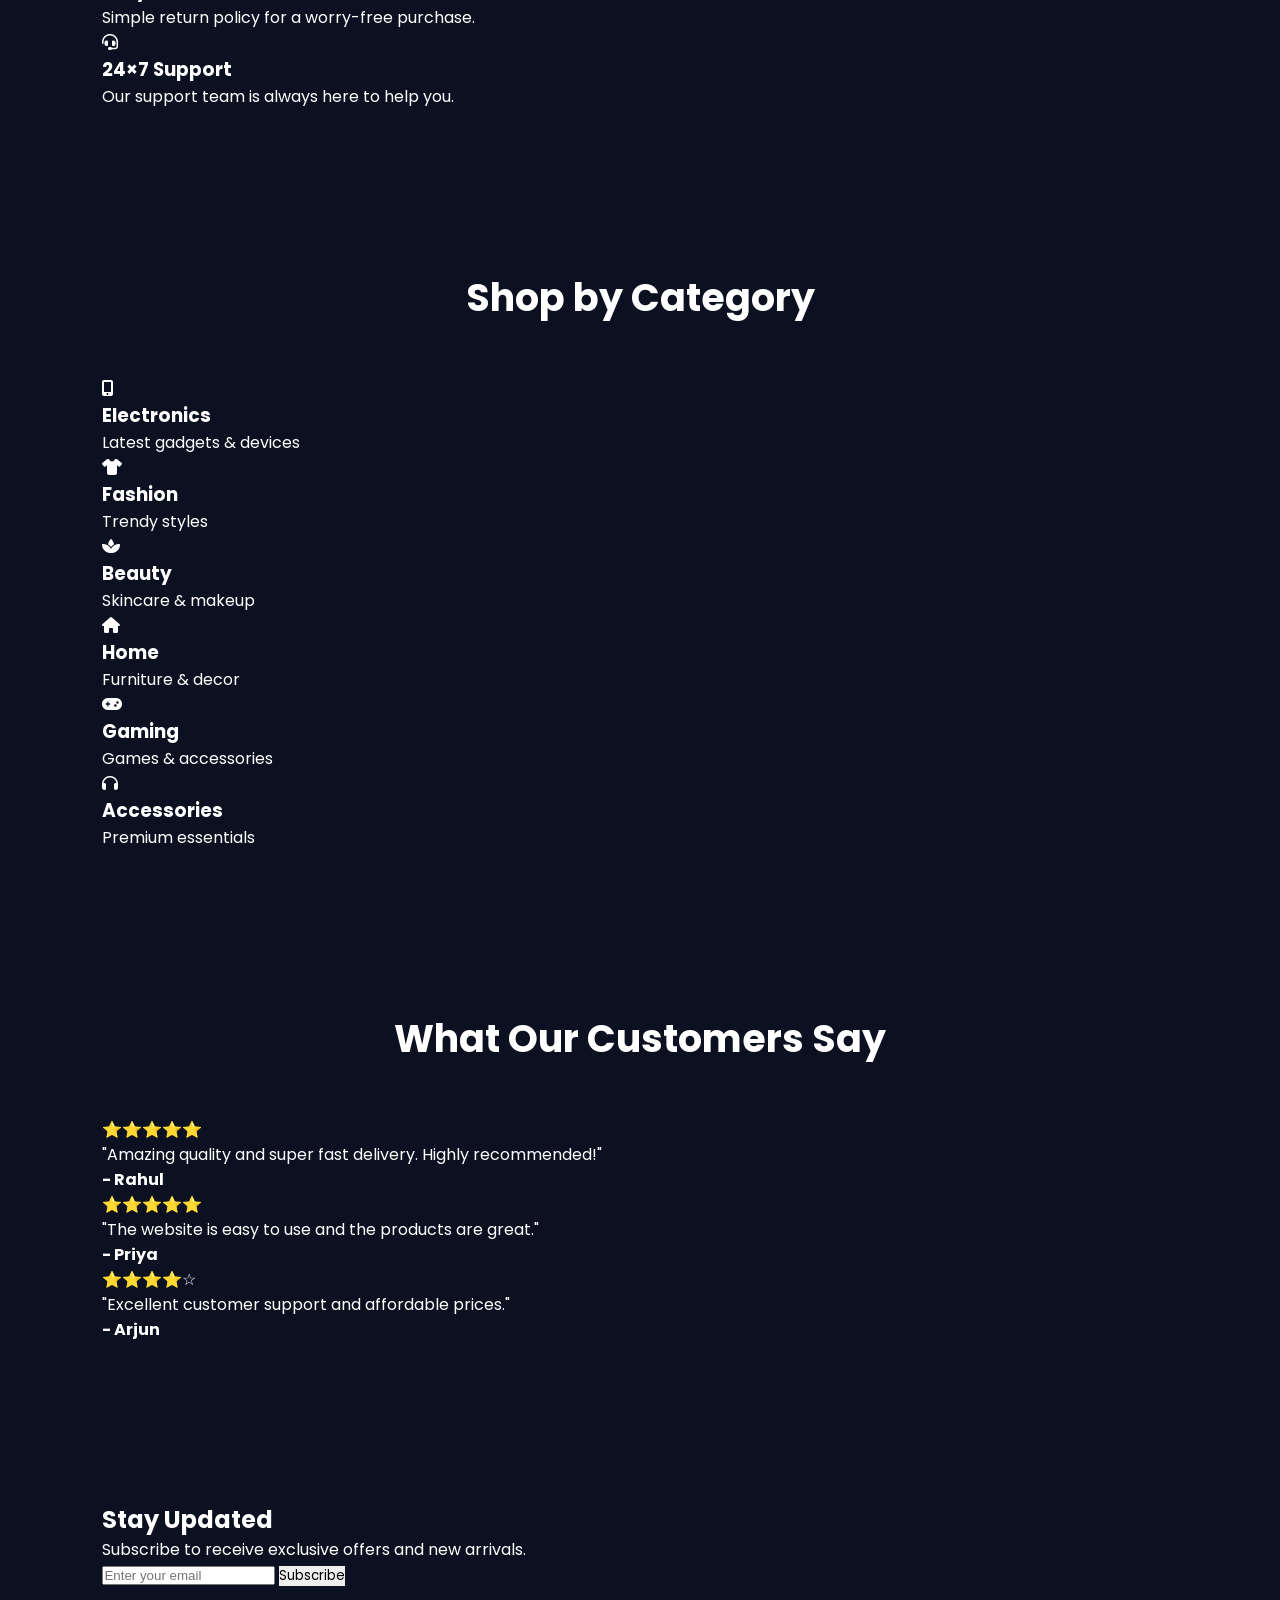
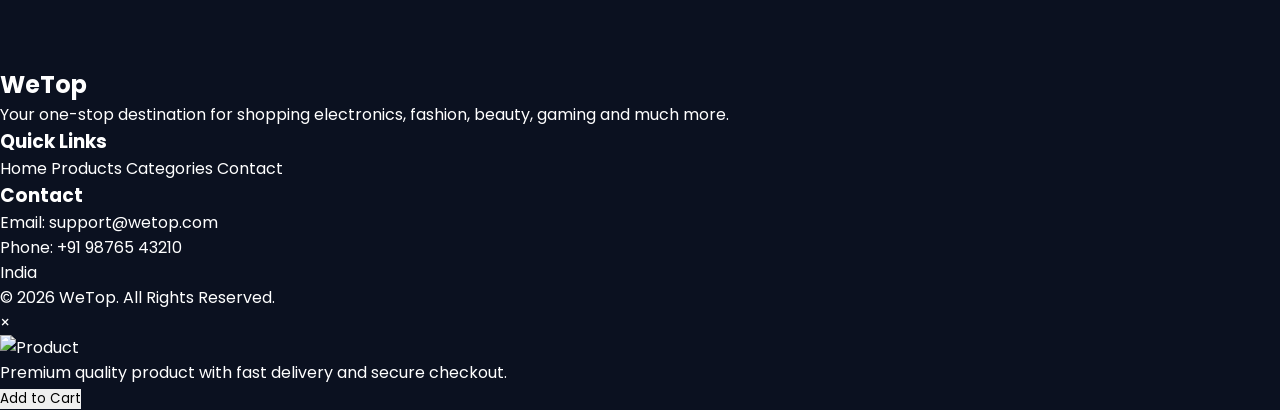
==== commit 361db753: "Update index.html" ====
--- a/index.html
+++ b/index.html
@@ -91,10 +91,14 @@
 </header>
 
 <nav class="menu">
+
 <a href="index.html">Home</a>
 <a href="products.html">Products</a>
 <a href="about.html">About</a>
 <a href="contact.html">Contact</a>
+
+</nav>
+
 <section class="hero">
 
 <div class="hero-left">
--- a/style.css
+++ b/style.css
@@ -1,1802 +1,873 @@
 /* ===========================
-   WeTop v2 - CSS Part 1
+   WeTop v4
 =========================== */
-/* ===================================
-   WeTop v4 - Dark Theme Variables
-=================================== */
+
+@import url('https://fonts.googleapis.com/css2?family=Poppins:wght@300;400;500;600;700;800&display=swap');
 
 :root{
 
---bg:#0d1117;
---card:#161b22;
---card-hover:#21262d;
-
---text:#f8fafc;
---text-light:#9ca3af;
-
---primary:#3b82f6;
---primary-hover:#2563eb;
-
---success:#22c55e;
---danger:#ef4444;
---warning:#f59e0b;
-
---border:#30363d;
-
---shadow:0 12px 35px rgba(0,0,0,.45);
+--primary:#3B82F6;
+--primary-dark:#2563EB;
+
+--bg:#0B1120;
+--card:#151E2F;
+--card2:#1C2740;
+
+--text:#ffffff;
+--text2:#B7C1D8;
+
+--border:#27324A;
 
 --radius:18px;
 
 }
+
 *{
-body{
-
-font-family:'Poppins',sans-serif;
-
-background:var(--bg);
-
-color:var(--text);
-
-margin:0;
-
-padding:0;
-
-}
+
 margin:0;
 padding:0;
 box-sizing:border-box;
+
+}
+
+html{
+
+scroll-behavior:smooth;
+
+}
+
+body{
+
 font-family:'Poppins',sans-serif;
-}
-
-html{
-scroll-behavior:smooth;
-}
-
-body{
-background:#f5f7fb;
-color:#222;
-}
-
-/* HEADER */
+
+background:var(--bg);
+
+color:var(--text);
+
+overflow-x:hidden;
+
+}
+
+a{
+
+text-decoration:none;
+
+color:inherit;
+
+}
+
+img{
+
+display:block;
+
+max-width:100%;
+
+}
+
+button{
+
+font-family:inherit;
+
+cursor:pointer;
+
+border:none;
+
+}
+
+section{
+
+padding:80px 8%;
+
+}
+/* ===========================
+   Header
+=========================== */
 
 header{
 
-display:flex;
-
-justify-content:space-between;
-
-align-items:center;
-
-padding:18px 40px;
-
-background:rgba(22,27,34,.85);
-
-backdrop-filter:blur(16px);
-
--webkit-backdrop-filter:blur(16px);
-
-border-bottom:1px solid var(--border);
-
 position:sticky;
-
 top:0;
 
-z-index:1000;
-
-}
-
-.logo{
-
-display:flex;
-
-align-items:center;
-
-gap:12px;
-
-font-size:28px;
-
-font-weight:700;
-
-color:var(--primary);
-
-cursor:pointer;
-
-}
-
-.logo i{
-
-font-size:34px;
-
-color:var(--primary);
-
-transition:.3s;
-
-}
-
-.search-box{
-
-display:flex;
-
-align-items:center;
-
-background:var(--card);
-
-border:1px solid var(--border);
-
-border-radius:50px;
-
-overflow:hidden;
-
-width:420px;
-
-box-shadow:var(--shadow);
-
-transition:.3s;
-
-}
-
-.search-box input{
-
-flex:1;
-
-background:transparent;
-
-border:none;
-
-outline:none;
-
-padding:14px 18px;
-
-font-size:15px;
-
-color:var(--text);
-
-}
-
-.search-box button{
-
-background:var(--primary);
-
-color:white;
-
-border:none;
-
-padding:14px 20px;
-
-cursor:pointer;
-
-transition:.3s;
-
-}
-
-.search-box button:hover{
-background:#1d4ed8;
-}
-
-.nav-icons{
-display:flex;
-gap:25px;
-}
-
-.nav-icons div{
-display:flex;
-flex-direction:column;
-align-items:center;
-cursor:pointer;
-transition:.3s;
-}
-
-.nav-icons div:hover{
-transform:translateY(-3px);
-color:#2563eb;
-}
-
-.nav-icons i{
-font-size:22px;
-margin-bottom:4px;
-}
-
-.nav-icons p{
-font-size:13px;
-}
-
-/* MENU */
-
-.menu{
-display:flex;
-justify-content:center;
-gap:35px;
-background:#2563eb;
-padding:15px;
-}
-
-.menu a{
-text-decoration:none;
-color:white;
-font-weight:500;
-transition:.3s;
-}
-
-.menu a:hover{
-color:#ffe082;
-}
-
-/* HERO */
-
-.hero{
 display:flex;
 align-items:center;
 justify-content:space-between;
-padding:70px 6%;
-gap:50px;
-}
-
-.hero-left{
+
+padding:18px 8%;
+
+background:rgba(11,17,32,.9);
+
+backdrop-filter:blur(15px);
+
+border-bottom:1px solid var(--border);
+
+z-index:1000;
+
+}
+
+.logo{
+
+display:flex;
+align-items:center;
+gap:12px;
+
+font-size:28px;
+font-weight:700;
+
+color:var(--primary);
+
+}
+
+.logo i{
+
+font-size:32px;
+
+}
+
+.search-box{
+
+display:flex;
+
+width:45%;
+
+background:var(--card);
+
+border:1px solid var(--border);
+
+border-radius:50px;
+
+overflow:hidden;
+
+}
+
+.search-box input{
+
 flex:1;
-}
-
-.hero-left h1{
+
+padding:14px 18px;
+
+background:transparent;
+
+border:none;
+
+outline:none;
+
+color:white;
+
+font-size:15px;
+
+}
+
+.search-box button{
+
+width:60px;
+
+background:var(--primary);
+
+color:white;
+
+font-size:18px;
+
+transition:.3s;
+
+}
+
+.search-box button:hover{
+
+background:var(--primary-dark);
+
+}
+
+.nav-icons{
+
+display:flex;
+
+gap:28px;
+
+}
+
+.nav-icons div{
+
+display:flex;
+
+flex-direction:column;
+
+align-items:center;
+
+font-size:13px;
+
+color:var(--text2);
+
+transition:.3s;
+
+cursor:pointer;
+
+}
+
+.nav-icons i{
+
+font-size:20px;
+
+margin-bottom:5px;
+
+}
+
+.nav-icons div:hover{
+
+color:var(--primary);
+
+transform:translateY(-3px);
+
+}
+/* ===========================
+   Navigation
+=========================== */
+
+.menu{
+
+display:flex;
+justify-content:center;
+align-items:center;
+gap:40px;
+
+padding:16px 8%;
+
+background:#111827;
+
+border-bottom:1px solid var(--border);
+
+}
+
+.menu a{
+
+color:var(--text2);
+
+font-weight:500;
+
+transition:.3s;
+
+position:relative;
+
+}
+
+.menu a:hover{
+
+color:var(--primary);
+
+}
+
+.menu a::after{
+
+content:"";
+
+position:absolute;
+
+left:0;
+bottom:-6px;
+
+width:0;
+height:2px;
+
+background:var(--primary);
+
+transition:.3s;
+
+}
+
+.menu a:hover::after{
+
+width:100%;
+
+}
+/* ===========================
+   Hero
+=========================== */
+
+.hero{
+
+display:grid;
+
+grid-template-columns:1fr 1fr;
+
+align-items:center;
+
+gap:60px;
+
+padding:80px 8%;
+
+}
+
+.hero-tag{
+
+display:inline-block;
+
+padding:8px 18px;
+
+background:rgba(59,130,246,.15);
+
+color:var(--primary);
+
+border-radius:50px;
+
+font-size:14px;
+
+margin-bottom:20px;
+
+}
+
+.hero h1{
+
 font-size:58px;
+
 line-height:1.1;
+
 margin-bottom:20px;
-color:#111827;
-}
-
-.hero-left p{
-font-size:19px;
-color:#6b7280;
-margin-bottom:30px;
+
+}
+
+.gradient-text{
+
+background:linear-gradient(90deg,#3B82F6,#60A5FA);
+
+-webkit-background-clip:text;
+
+-webkit-text-fill-color:transparent;
+
+}
+
+.hero p{
+
+font-size:18px;
+
+color:var(--text2);
+
 line-height:1.8;
+
+margin-bottom:35px;
+
 }
 
 .hero-buttons{
+
 display:flex;
-gap:18px;
+
+gap:20px;
+
+margin-bottom:40px;
+
 }
 
 .shop-btn,
 .deal-btn{
-padding:15px 35px;
-border:none;
-border-radius:40px;
-font-size:17px;
+
+padding:15px 32px;
+
+border-radius:12px;
+
 font-weight:600;
+
+transition:.3s;
+
+}
+
+.shop-btn{
+
+background:var(--primary);
+
+color:white;
+
+}
+
+.shop-btn:hover{
+
+transform:translateY(-4px);
+
+background:var(--primary-dark);
+
+}
+
+.deal-btn{
+
+background:transparent;
+
+border:1px solid var(--border);
+
+color:white;
+
+}
+
+.deal-btn:hover{
+
+background:var(--card);
+
+}
+
+.hero-right img{
+
+border-radius:24px;
+
+box-shadow:0 25px 50px rgba(0,0,0,.35);
+
+}
+/* ===========================
+   Product Cards
+=========================== */
+
+.featured{
+
+padding:80px 8%;
+
+}
+
+.section-title{
+
+font-size:38px;
+
+text-align:center;
+
+margin-bottom:50px;
+
+}
+
+.product-grid{
+
+display:grid;
+
+grid-template-columns:repeat(auto-fit,minmax(280px,1fr));
+
+gap:30px;
+
+}
+
+.product-card{
+
+background:var(--card);
+
+border:1px solid var(--border);
+
+border-radius:20px;
+
+overflow:hidden;
+
+transition:.35s;
+
+position:relative;
+
+}
+
+.product-card:hover{
+
+transform:translateY(-10px);
+
+box-shadow:0 20px 45px rgba(59,130,246,.2);
+
+border-color:var(--primary);
+
+}
+
+.product-card img{
+
+width:100%;
+
+height:260px;
+
+object-fit:cover;
+
+}
+
+.product-card h3{
+
+font-size:22px;
+
+padding:20px 20px 10px;
+
+}
+
+.rating{
+
+padding:0 20px;
+
+margin-bottom:10px;
+
+}
+
+.price{
+
+padding:0 20px;
+
+font-size:22px;
+
+font-weight:700;
+
+color:var(--primary);
+
+}
+
+.price span{
+
+margin-left:10px;
+
+font-size:16px;
+
+text-decoration:line-through;
+
+color:gray;
+
+}
+
+.product-card button{
+
+margin:20px;
+
+width:calc(100% - 
+/* ===========================
+   Categories
+=========================== */
+
+.categories{
+
+padding:80px 8%;
+
+}
+
+.category-grid{
+
+display:grid;
+
+grid-template-columns:repeat(auto-fit,minmax(180px,1fr));
+
+gap:25px;
+
+margin-top:40px;
+
+}
+
+.category-box{
+
+background:var(--card);
+
+border:1px solid var(--border);
+
+border-radius:20px;
+
+padding:35px 20px;
+
+text-align:center;
+
+transition:.35s;
+
 cursor:pointer;
+
+}
+
+.category-box:hover{
+
+transform:translateY(-10px);
+
+border-color:var(--primary);
+
+box-shadow:0 20px 40px rgba(59,130,246,.2);
+
+}
+
+.category-box i{
+
+font-size:42px;
+
+color:var(--primary);
+
+margin-bottom:20px;
+
+}
+
+.category-box h3{
+
+font-size:22px;
+
+margin-bottom:10px;
+
+}
+
+.category-box p{
+
+font-size:15px;
+
+color:var(--text2);
+
+line-height:1.6;
+
+}
+/* ===========================
+   Reviews
+=========================== */
+
+.reviews{
+
+padding:80px 8%;
+
+}
+
+.review-grid{
+
+display:grid;
+
+grid-template-columns:repeat(auto-fit,minmax(300px,1fr));
+
+gap:30px;
+
+}
+
+.review-card{
+
+background:var(--card);
+
+border:1px solid var(--border);
+
+border-radius:20px;
+
+padding:30px;
+
 transition:.3s;
-}
-
-.shop-btn{
-background:#2563eb;
-color:white;
-}
-
-.shop-btn:hover{
-background:#1d4ed8;
-transform:translateY(-3px);
-}
-
-.deal-btn{
-background:white;
-border:2px solid #2563eb;
-color:#2563eb;
-}
-
-.deal-btn:hover{
-background:#2563eb;
-color:white;
+
+}
+
+.review-card:hover{
+
+transform:translateY(-8px);
+
+border-color:var(--primary);
+
+}
+
+.review-card p{
+
+margin:20px 0;
+
+line-height:1.8;
+
+color:var(--text2);
+
+}
+
+.review-card h4{
+   
+
+color:var(--primary);
+
+}
+/* ===========================
+   Mobile Responsive
+=========================== */
+
+@media (max-width:768px){
+
+header{
+
+flex-direction:column;
+gap:18px;
+padding:18px;
+
+}
+
+.logo{
+
+justify-content:center;
+
+}
+
+.search-box{
+
+width:100%;
+
+}
+
+.nav-icons{
+
+width:100%;
+justify-content:space-around;
+gap:0;
+
+}
+
+.menu{
+
+flex-wrap:wrap;
+gap:18px;
+
+padding:15px;
+
+}
+
+.hero{
+
+grid-template-columns:1fr;
+
+text-align:center;
+
+padding:50px 20px;
+
+}
+
+.hero h1{
+
+font-size:38px;
+
+}
+
+.hero p{
+
+font-size:16px;
+
+}
+
+.hero-buttons{
+
+justify-content:center;
+
+flex-wrap:wrap;
+
 }
 
 .hero-right{
-flex:1;
+
+order:-1;
+
 }
 
 .hero-right img{
-width:100%;
-border-radius:25px;
-box-shadow:0 20px 40px rgba(0,0,0,.15);
-}
-/* ===========================
-   FEATURED PRODUCTS
+
+max-width:360px;
+
+margin:auto;
+
+}
+
+.section-title{
+
+font-size:30px;
+
+}
+
+.product-grid{
+
+grid-template-columns:1fr;
+
+}
+
+.product-card{
+
+max-width:370px;
+
+margin:auto;
+
+}
+
+.category-grid{
+
+grid-template-columns:repeat(2,1fr);
+
+}
+
+.review-grid{
+
+grid-template-columns:1fr;
+
+}
+
+footer{
+
+padding:40px 20px;
+
+}
+
+.footer-container{
+
+display:grid;
+
+grid-template-columns:1fr;
+
+gap:30px;
+
+text-align:center;
+
+}
+
+}/* ===========================
+   Footer
 =========================== */
 
-.section-title{
+footer{
+
+background:#08101d;
+
+margin-top:80px;
+
+padding:70px 8% 30px;
+
+border-top:1px solid var(--border);
+
+}
+
+.footer-container{
+
+display:grid;
+
+grid-template-columns:2fr 1fr 1fr;
+
+gap:40px;
+
+}
+
+.footer-about h2,
+.footer-links h3,
+.footer-contact h3{
+
+margin-bottom:18px;
+
+}
+
+.footer-about p,
+.footer-contact p{
+
+color:var(--text2);
+
+line-height:1.8;
+
+}
+
+.footer-links{
+
+display:flex;
+
+flex-direction:column;
+
+gap:14px;
+
+}
+
+.footer-links a{
+
+color:var(--text2);
+
+transition:.3s;
+
+}
+
+.footer-links a:hover{
+
+color:var(--primary);
+
+}
+
+.footer-bottom{
+
 text-align:center;
-font-size:40px;
-font-weight:700;
-margin-bottom:45px;
-color:#1f2937;
-}
-
-.featured{
-padding:80px 6%;
-background:#ffffff;
-}
-
-.product-grid{
-display:grid;
-grid-template-columns:repeat(auto-fit,minmax(260px,1fr));
-gap:35px;
-}
-
-.product-card{
-
-background:var(--card);
-
-border:1px solid var(--border);
-
-border-radius:22px;
-
-overflow:hidden;
-
-padding:18px;
-
-transition:.35s;
-
-box-shadow:var(--shadow);
-
-cursor:pointer;
-
-position:relative;
-
-}
-
-.product-card:hover{
-transform:translateY(-10px);
-box-shadow:0 20px 45px rgba(37,99,235,.18);
-}
-
-.product-card img{
-
-width:100%;
-
-height:240px;
-
-object-fit:cover;
-
-border-radius:16px;
-
-transition:.35s;
-
-}
-
-.badge{
-position:absolute;
-top:15px;
-left:15px;
-background:#2563eb;
-color:#fff;
-padding:7px 14px;
-border-radius:30px;
-font-size:13px;
-font-weight:600;
-}
-
-.product-card h3{
-
-font-size:22px;
-
-margin:15px 0 10px;
-
-color:var(--text);
-
-}
-
-.rating{
-padding:0 20px;
-font-size:18px;
-color:#f59e0b;
-}
-
-.price{
-
-font-size:24px;
-
-font-weight:700;
-
-color:#22c55e;
-
-margin:12px 0;
-
-}
-
-.price span{
-margin-left:10px;
-font-size:16px;
-text-decoration:line-through;
-color:#888;
-font-weight:400;
-}
-
-.product-card button{
-
-width:100%;
-
-padding:14px;
-
-background:linear-gradient(135deg,#3b82f6,#2563eb);
-
-color:white;
-
-border:none;
-
-border-radius:12px;
-
-font-size:16px;
-
-font-weight:600;
-
-cursor:pointer;
-
-transition:.3s;
-
-}
-
-.product-card button:hover{
-background:#1d4ed8;
-}
-
-/* ===========================
-   CATEGORIES
-=========================== */
-
-.categories{
-padding:80px 6%;
-background:#f8fafc;
-}
-
-.category-grid{
-display:grid;
-grid-template-columns:repeat(auto-fit,minmax(170px,1fr));
-gap:25px;
-}
-
-.category-box{
-background:#fff;
-padding:35px 20px;
-border-radius:20px;
-text-align:center;
-font-size:52px;
-box-shadow:0 10px 25px rgba(0,0,0,.08);
-transition:.3s;
-cursor:pointer;
-}
-
-.category-box p{
-margin-top:15px;
-font-size:18px;
-font-weight:600;
-color:#374151;
-}
-
-.category-box:hover{
-transform:translateY(-8px);
-box-shadow:0 18px 35px rgba(37,99,235,.18);
-}
-/* ===========================
-   REVIEWS
-=========================== */
-
-.reviews{
-padding:80px 6%;
-background:#ffffff;
-}
-
-.review-grid{
-display:grid;
-grid-template-columns:repeat(auto-fit,minmax(280px,1fr));
-gap:30px;
+
 margin-top:40px;
-}
-
-.review-card{
-background:#f8fafc;
-padding:30px;
-border-radius:18px;
-box-shadow:0 8px 25px rgba(0,0,0,.08);
-transition:.3s;
-}
-
-.review-card:hover{
-transform:translateY(-8px);
-}
-
-.review-card p{
-margin:20px 0;
-color:#555;
-line-height:1.7;
-}
-
-.review-card h4{
-color:#2563eb;
-}
-
-/* ===========================
-   NEWSLETTER
-=========================== */
-
-.newsletter{
-padding:80px 6%;
-background:#2563eb;
-text-align:center;
-color:#fff;
-}
-
-.newsletter h2{
-font-size:40px;
-margin-bottom:15px;
-}
-
-.newsletter p{
-font-size:18px;
-margin-bottom:35px;
-}
-
-.newsletter-box{
-display:flex;
-justify-content:center;
-max-width:700px;
-margin:auto;
-}
-
-.newsletter-box input{
-flex:1;
-padding:18px;
-border:none;
-outline:none;
-font-size:16px;
-border-radius:50px 0 0 50px;
-}
-
-.newsletter-box button{
-padding:18px 35px;
-border:none;
-background:#111827;
-color:white;
-cursor:pointer;
-font-size:16px;
-border-radius:0 50px 50px 0;
-transition:.3s;
-}
-
-.newsletter-box button:hover{
-background:#000;
-}
-
-/* ===========================
-   FOOTER
-=========================== */
-
-footer{
-background:#111827;
-color:white;
-padding:60px 6% 20px;
-}
-
-.footer-container{
-display:grid;
-grid-template-columns:repeat(auto-fit,minmax(220px,1fr));
-gap:
-.nav-icons a{
-text-decoration:none;
-color:inherit;
-font-size:13px;
-margin-top:4px;
-}
-
-.nav-icons a:hover{
-color:#2563eb;
-}
-/* ==========================
-   WeTop Cart v2
-========================== */
-
-.cart-header{
-text-align:center;
-padding:40px 20px;
-}
-
-.cart-header h1{
-font-size:42px;
-margin-bottom:10px;
-}
-
-.cart-header p{
-color:#666;
-font-size:18px;
-}
-
-.cart-layout{
-display:grid;
-grid-template-columns:2fr 1fr;
-gap:30px;
-max-width:1200px;
-margin:40px auto;
-padding:20px;
-}
-
-#cartContainer{
-display:flex;
-flex-direction:column;
-gap:20px;
-}
-
-.cart-item{
-display:flex;
-justify-content:space-between;
-align-items:center;
-background:#fff;
-padding:20px;
-border-radius:18px;
-box-shadow:0 10px 30px rgba(0,0,0,.08);
-transition:.3s;
-}
-
-.cart-item:hover{
-transform:translateY(-5px);
-}
-
-.cart-item h3{
-margin:0;
-font-size:22px;
-}
-
-.cart-item p{
-margin:8px 0;
-font-size:18px;
-font-weight:600;
-color:#0f766e;
-}
-
-.cart-item button{
-background:#ef4444;
-color:#fff;
-border:none;
-padding:12px 18px;
-border-radius:10px;
-cursor:pointer;
-font-weight:600;
-}
-
-.cart-item button:hover{
-background:#dc2626;
-}
-
-.order-summary{
-background:#fff;
-padding:25px;
-border-radius:18px;
-box-shadow:0 10px 30px rgba(0,0,0,.08);
-height:fit-content;
-position:sticky;
-top:20px;
-}
-
-.order-summary h2{
-margin-top:0;
-}
-
-.order-summary p,
-.order-summary h3{
-display:flex;
-justify-content:space-between;
-margin:18px 0;
-}
-
-.order-summary input{
-width:100%;
-padding:12px;
-border:1px solid #ddd;
-border-radius:10px;
-margin-top:15px;
-margin-bottom:15px;
-}
-
-.checkout-btn{
-width:100%;
-padding:14px;
-margin-top:12px;
-border:none;
-border-radius:10px;
-background:#2563eb;
-color:white;
-font-size:16px;
-font-weight:600;
-cursor:pointer;
-transition:.3s;
-}
-
-.checkout-btn:hover{
-background:#1d4ed8;
-}
-
-@media(max-width:900px){
-
-.cart-layout{
-grid-template-columns:1fr;
-}
-
-.order-summary{
-position:static;
-}
-
-.cart-item{
-flex-direction:column;
-align-items:flex-start;
-gap:12px;
-}
-
-}
-.cart-info{
-display:flex;
-flex-direction:column;
-gap:6px;
-}
-
-.cart-actions{
-display:flex;
-align-items:center;
-}
-
-.remove-btn{
-background:#ef4444;
-color:#fff;
-border:none;
-padding:12px 18px;
-border-radius:10px;
-cursor:pointer;
-font-weight:600;
-transition:.3s;
-}
-
-.remove-btn:hover{
-background:#dc2626;
-}
-.cart-image{
-width:130px;
-height:130px;
-object-fit:cover;
-border-radius:16px;
-margin-right:20px;
-flex-shrink:0;
-}
-
-.cart-item{
-display:flex;
-align-items:center;
-gap:20px;
-}
-
-@media(max-width:900px){
-
-.cart-item{
-flex-direction:column;
-text-align:center;
-}
-
-.cart-image{
-margin-right:0;
-}
-
-}
-.logo:hover i{
-
-transform:rotate(-10deg) scale(1.15);
-
-}
-
-header a{
-
-color:var(--text);
-
-text-decoration:none;
-
-transition:.3s;
-
-}
-
-header a:hover{
-
-color:var(--primary);
-
-}
-.search-box:hover{
-
-border-color:var(--primary);
-
-}
-
-.search-box:focus-within{
-
-box-shadow:0 0 20px rgba(59,130,246,.45);
-
-border-color:var(--primary);
-
-}
-
-.search-box button:hover{
-
-background:var(--primary-hover);
-
-}
-.product-card:hover{
-
-transform:translateY(-12px);
-
-border-color:var(--primary);
-
-box-shadow:0 20px 45px rgba(59,130,246,.25);
-
-}
-
-.product-card:hover img{
-
-transform:scale(1.06);
-
-}
-
-.product-card button:hover{
-
-transform:scale(1.03);
-
-box-shadow:0 10px 25px rgba(59,130,246,.4);
-
-}
-
-.badge{
-
-position:absolute;
-
-top:18px;
-
-left:18px;
-
-background:linear-gradient(135deg,#ef4444,#f97316);
-
-color:white;
-
-padding:7px 14px;
-
-border-radius:50px;
-
-font-size:13px;
-
-font-weight:700;
-
-letter-spacing:.5px;
-
-}
-/* ===== Hero Premium Upgrade ===== */
-
-.hero-tag{
-
-display:inline-block;
-
-padding:8px 18px;
-
-background:rgba(59,130,246,.15);
-
-border:1px solid #3b82f6;
-
-color:#60a5fa;
-
-border-radius:50px;
-
-font-size:14px;
-
-font-weight:600;
-
-margin-bottom:18px;
-
-}
-
-.gradient-text{
-
-background:linear-gradient(90deg,#60a5fa,#22d3ee,#ffffff);
-
--webkit-background-clip:text;
-
--webkit-text-fill-color:transparent;
-
-background-clip:text;
-
-}
-
-.shop-btn,
-.deal-btn{
-
-display:inline-block;
-
-text-decoration:none;
-
-padding:14px 30px;
-
-border-radius:12px;
-
-font-weight:600;
-
-transition:.3s;
-
-}
-
-.shop-btn{
-
-background:#2563eb;
-
-color:white;
-
-}
-
-.shop-btn:hover{
-
-transform:translateY(-4px);
-
-box-shadow:0 12px 30px rgba(37,99,235,.45);
-
-}
-
-.deal-btn{
-
-background:transparent;
-
-border:2px solid #2563eb;
-
-color:white;
-
-}
-
-.deal-btn:hover{
-
-background:#2563eb;
-
-}
-/* ======================================
-   WeTop v5 - Premium Hero
-====================================== */
-
-.hero{
-display:flex;
-align-items:center;
-justify-content:space-between;
-gap:60px;
-min-height:85vh;
-padding:80px 8%;
-background:
-radial-gradient(circle at top right,#2563eb22,transparent 35%),
-radial-gradient(circle at bottom left,#06b6d422,transparent 35%),
-var(--bg);
-overflow:hidden;
-}
-
-.hero-left{
-flex:1;
-}
-
-.hero-right{
-flex:1;
-display:flex;
-justify-content:center;
-}
-
-.hero-right img{
-width:100%;
-max-width:550px;
-border-radius:25px;
-box-shadow:0 25px 60px rgba(0,0,0,.5);
-animation:floatImage 5s ease-in-out infinite;
-transition:.4s;
-}
-
-.hero-right img:hover{
-transform:scale(1.05);
-}
-
-.hero-left h1{
-font-size:72px;
-font-weight:800;
-line-height:1.1;
-margin:20px 0;
-}
-
-.hero-left p{
-font-size:20px;
-color:var(--text-light);
-line-height:1.8;
-max-width:600px;
-}
-
-.hero-buttons{
-display:flex;
-gap:20px;
-margin-top:35px;
-flex-wrap:wrap;
-}
-
-.hero-stats{
-display:flex;
-gap:40px;
-margin-top:50px;
-flex-wrap:wrap;
-}
-
-.hero-stats div{
-background:rgba(255,255,255,.05);
-border:1px solid var(--border);
-padding:18px 24px;
-border-radius:16px;
-backdrop-filter:blur(12px);
-}
-
-.hero-stats h2{
-margin:0;
-color:var(--primary);
-font-size:30px;
-}
-
-.hero-stats p{
-margin-top:8px;
-font-size:15px;
-color:var(--text-light);
-}
-
-@keyframes floatImage{
-
-0%,100%{
-transform:translateY(0);
-}
-
-50%{
-transform:translateY(-18px);
-}
-
-}
-
-@media(max-width:900px){
-
-.hero{
-flex-direction:column;
-text-align:center;
-padding:60px 20px;
-}
-
-.hero-left h1{
-font-size:46px;
-}
-
-.hero-buttons{
-justify-content:center;
-}
-
-.hero-stats{
-justify-content:center;
-}
-
-}
-/* ==========================
-   Flash Sale
-========================== */
-
-.flash-sale{
-
-margin:70px auto;
-
-width:90%;
-
-padding:40px;
-
-border-radius:24px;
-
-background:linear-gradient(135deg,#2563eb,#111827);
-
-display:flex;
-
-justify-content:space-between;
-
-align-items:center;
-
-gap:40px;
-
-box-shadow:0 20px 45px rgba(0,0,0,.4);
-
-}
-
-.flash-left h2{
-
-font-size:42px;
-
-margin-bottom:15px;
-
-}
-
-.flash-left p{
-
-font-size:22px;
-
-}
-
-.flash-left span{
-
-color:#facc15;
-
-font-weight:700;
-
-}
-
-.flash-btn{
-
-display:inline-block;
-
-margin-top:20px;
-
-padding:15px 30px;
-
-background:white;
-
-color:#111827;
-
-text-decoration:none;
-
-font-weight:700;
-
-border-radius:12px;
-
-transition:.3s;
-
-}
-
-.flash-btn:hover{
-
-transform:translateY(-4px);
-
-}
-
-#countdown{
-
-display:flex;
-
-gap:20px;
-
-}
-
-#countdown div{
-
-background:rgba(255,255,255,.12);
-
-padding:20px;
-
-border-radius:16px;
-
-text-align:center;
-
-min-width:90px;
-
-}
-
-#countdown span{
-
-display:block;
-
-font-size:36px;
-
-font-weight:700;
-
-}
-
-#countdown small{
-
-color:#d1d5db;
-
-}
-
-@media(max-width:900px){
-
-.flash-sale{
-
-flex-direction:column;
-
-text-align:center;
-
-}
-
-}
-/* ==========================
-   Features Section
-========================== */
-
-.features{
-
-width:90%;
-
-margin:90px auto;
-
-text-align:center;
-
-}
-
-.feature-grid{
-
-display:grid;
-
-grid-template-columns:repeat(auto-fit,minmax(240px,1fr));
-
-gap:25px;
-
-margin-top:45px;
-
-}
-
-.feature-card{
-
-background:var(--card);
-
-border:1px solid var(--border);
-
-padding:35px 25px;
-
-border-radius:22px;
-
-transition:.35s;
-
-box-shadow:var(--shadow);
-
-}
-
-.feature-card i{
-
-font-size:46px;
-
-color:var(--primary);
-
-margin-bottom:20px;
-
-}
-
-.feature-card h3{
-
-font-size:24px;
-
-margin-bottom:12px;
-
-}
-
-.feature-card p{
-
-color:var(--text-light);
-
-line-height:1.7;
-
-}
-
-.feature-card:hover{
-
-transform:translateY(-10px);
-
-border-color:var(--primary);
-
-box-shadow:0 20px 45px rgba(59,130,246,.25);
-
-}
-/* ==========================
-   Product Icons
-========================== */
-
-.product-card{
-position:relative;
-overflow:hidden;
-}
-
-.product-icons{
-
-position:absolute;
-
-top:15px;
-
-right:15px;
-
-display:flex;
-
-flex-direction:column;
-
-gap:10px;
-
-z-index:2;
-
-}
-
-.product-icons button{
-
-width:42px;
-
-height:42px;
-
-border:none;
-
-border-radius:50%;
-
-background:rgba(22,27,34,.85);
-
-color:white;
-
-cursor:pointer;
-
-transition:.3s;
-
-backdrop-filter:blur(10px);
-
-}
-
-.product-icons button:hover{
-
-background:var(--primary);
-
-transform:scale(1.12);
-
-}
-
-.product-card img{
-
-transition:.4s;
-
-}
-
-.product-card:hover img{
-
-transform:scale(1.08);
-
-}
-/* ==========================
-   Product Slider
-========================== */
-
-.section-header{
-
-display:flex;
-
-justify-content:space-between;
-
-align-items:center;
-
-margin-bottom:35px;
-
-flex-wrap:wrap;
-
-gap:20px;
-
-}
-
-.slider-buttons{
-
-display:flex;
-
-gap:12px;
-
-}
-
-.slider-buttons button{
-
-width:48px;
-
-height:48px;
-
-border:none;
-
-border-radius:50%;
-
-background:var(--card);
-
-color:white;
-
-cursor:pointer;
-
-font-size:18px;
-
-transition:.3s;
-
-}
-
-.slider-buttons button:hover{
-
-background:var(--primary);
-
-transform:scale(1.08);
-
-}
-
-.slider-wrapper{
-
-overflow-x:auto;
-
-scroll-behavior:smooth;
-
-}
-
-.slider-wrapper::-webkit-scrollbar{
-
-display:none;
-
-}
-
-#productSlider{
-
-display:flex;
-
-gap:25px;
-
-flex-wrap:nowrap;
-
-}
-
-#productSlider .product-card{
-
-min-width:320px;
-
-flex:0 0 auto;
-
-}
-/* ===== Premium Categories ===== */
-
-.category-box{
-
-background:var(--card);
-
-border:1px solid var(--border);
-
-border-radius:20px;
-
-padding:35px 25px;
-
-text-align:center;
-
-transition:.35s;
-
-cursor:pointer;
-
-box-shadow:var(--shadow);
-
-}
-
-.category-box i{
-
-font-size:50px;
-
-color:var(--primary);
-
-margin-bottom:20px;
-
-}
-
-.category-box h3{
-
-font-size:24px;
-
-margin-bottom:10px;
-
-}
-
-.category-box p{
-
-color:var(--text-light);
-
-}
-
-.category-box:hover{
-
-transform:translateY(-12px);
-
-border-color:var(--primary);
-
-box-shadow:0 20px 45px rgba(59,130,246,.25);
-
-}
-
-.category-box:hover i{
-
-transform:scale(1.15);
-
-transition:.3s;
-
-}
-/* ==========================
-   Scroll Reveal Animation
-========================== */
-
-.reveal{
-
-opacity:0;
-
-transform:translateY(70px);
-
-transition:all .8s ease;
-
-}
-
-.reveal.active{
-
-opacity:1;
-
-transform:translateY(0);
-
-}
-/* ==========================
-   Premium Header v2
-========================== */
-
-header{
-
-position:sticky;
-
-top:0;
-
-z-index:1000;
-
-background:rgba(15,23,42,.75);
-
-backdrop-filter:blur(16px);
-
--webkit-backdrop-filter:blur(16px);
-
-border-bottom:1px solid rgba(255,255,255,.08);
-
-padding:16px 8%;
-
-transition:.3s;
-
-}
-
-.logo{
-
-display:flex;
-
-align-items:center;
-
-gap:10px;
-
-}
-
-.logo i{
-
-font-size:28px;
-
-color:var(--primary);
-
-}
-
-.logo h2{
-
-font-size:28px;
-
-font-weight:700;
-
-}
-
-.nav-icons{
-
-display:flex;
-
-gap:28px;
-
-}
-
-.nav-icons div{
-
-display:flex;
-
-align-items:center;
-
-gap:8px;
-
-transition:.3s;
-
-cursor:pointer;
-
-}
-
-.nav-icons div:hover{
-
-transform:translateY(-2px);
-
-color:var(--primary);
-
-}
-
-.menu{
-
-position:sticky;
-
-top:76px;
-
-z-index:999;
-
-background:rgba(15,23,42,.9);
-
-backdrop-filter:blur(12px);
-
-padding:14px 8%;
-
-display:flex;
-
-justify-content:center;
-
-gap:35px;
-
-border-bottom:1px solid rgba(255,255,255,.05);
-
-}
-
-.menu a{
-
-text-decoration:none;
-
-font-weight:600;
-
-color:var(--text);
-
-transition:.3s;
-
-}
-
-.menu a:hover{
-
-color:var(--primary);
-
-}
-/* ==========================
-   Cart Count Badge
-========================== */
-
-#cart-count{
-
-display:inline-flex;
-
-align-items:center;
-
-justify-content:center;
-
-min-width:22px;
-
-height:22px;
-
-margin-left:6px;
-
-padding:0 6px;
-
-border-radius:999px;
-
-background:#ef4444;
-
-color:white;
-
-font-size:12px;
-
-font-weight:700;
-
-}
-/* ==========================
-   Toast Notification
-========================== */
-
-#toast{
-
-position:fixed;
-
-bottom:30px;
-
-right:30px;
-
-background:#22c55e;
-
-color:white;
-
-padding:16px 24px;
-
-border-radius:12px;
-
-font-weight:600;
-
-opacity:0;
-
-transform:translateY(40px);
-
-transition:.35s;
-
-z-index:9999;
-
-box-shadow:0 15px 35px rgba(0,0,0,.35);
-
-}
-
-#toast.show{
-
-opacity:1;
-
-transform:translateY(0);
-
-}
-/* ===== Quick View Modal ===== */
-
-.modal{
-
-display:none;
-
-position:fixed;
-
-inset:0;
-
-background:rgba(0,0,0,.75);
-
-justify-content:center;
-
-align-items:center;
-
-z-index:99999;
-
-}
-
-.modal-content{
-
-background:var(--card);
-
-padding:30px;
-
-border-radius:20px;
-
-width:min(90%,500px);
-
-text-align:center;
-
-position:relative;
-
-border:1px solid var(--border);
-
-box-shadow:0 20px 50px rgba(0,0,0,.5);
-
-}
-
-.modal-content img{
-
-width:100%;
-
-max-height:300px;
-
-object-fit:cover;
-
-border-radius:15px;
-
-margin-bottom:20px;
-
-}
-
-.close-modal{
-
-position:absolute;
-
-top:15px;
-
-right:20px;
-
-font-size:30px;
-
-cursor:pointer;
-
-}
-
-#modalCartBtn{
-
-margin-top:20px;
-
-width:100%;
-
-padding:14px;
-
-border:none;
-
-border-radius:12px;
-
-background:var(--primary);
-
-color:white;
-
-font-size:16px;
-
-cursor:pointer;
-
-}
+
+padding-top:25px;
+
+border-top:1px solid var(--border);
+
+color:var(--text2);
+
+}
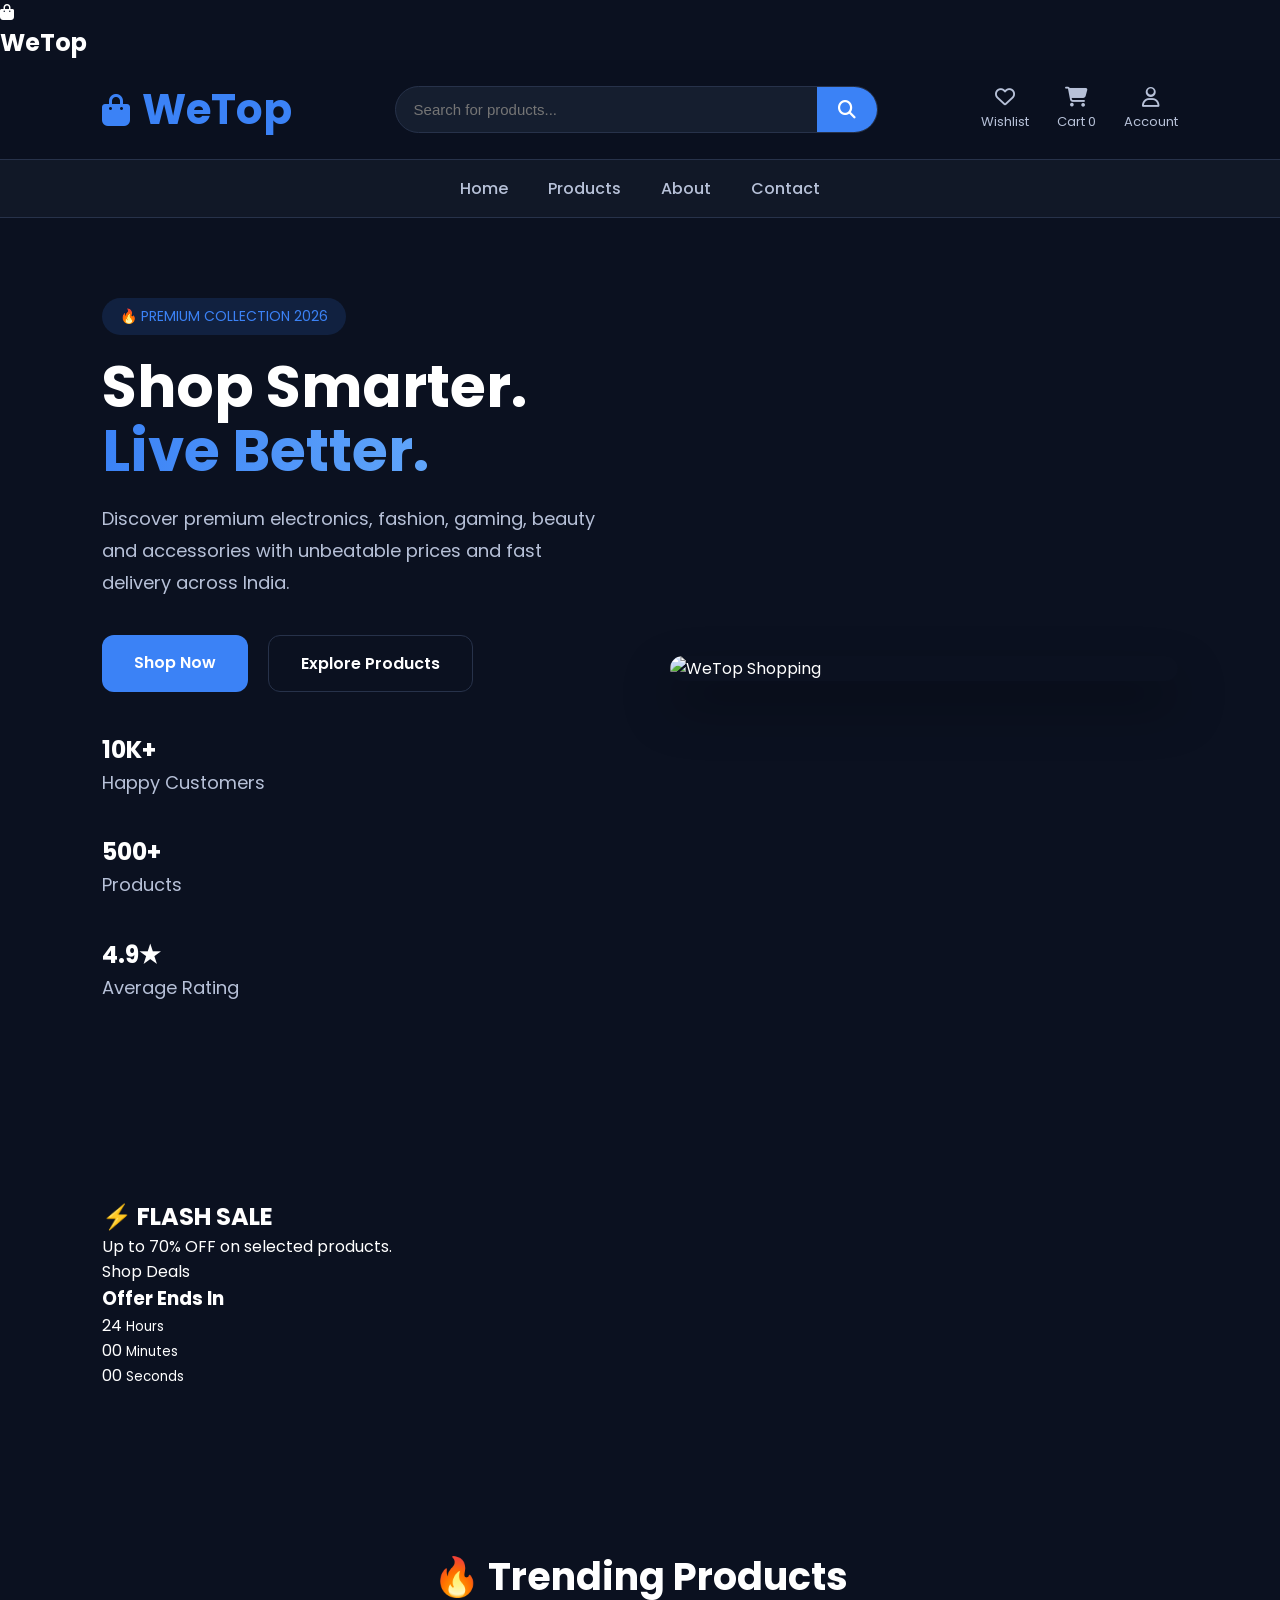
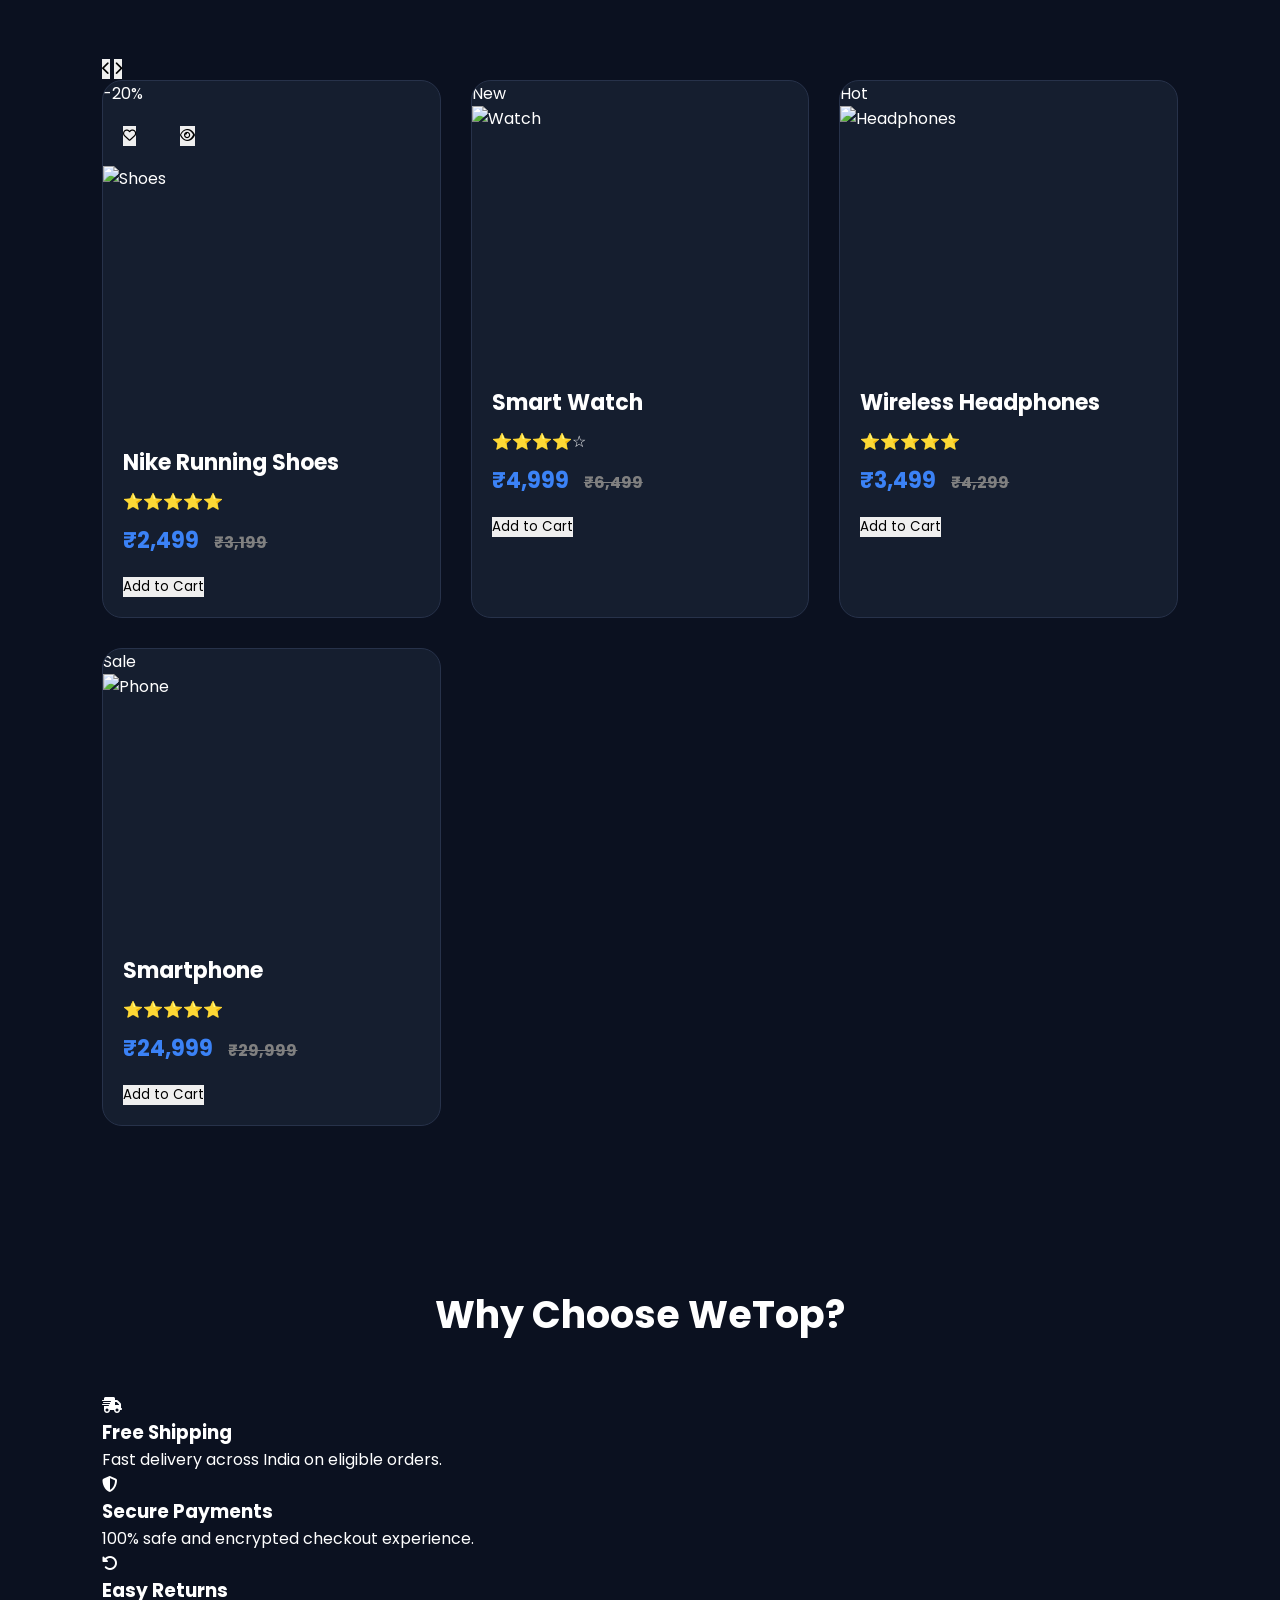
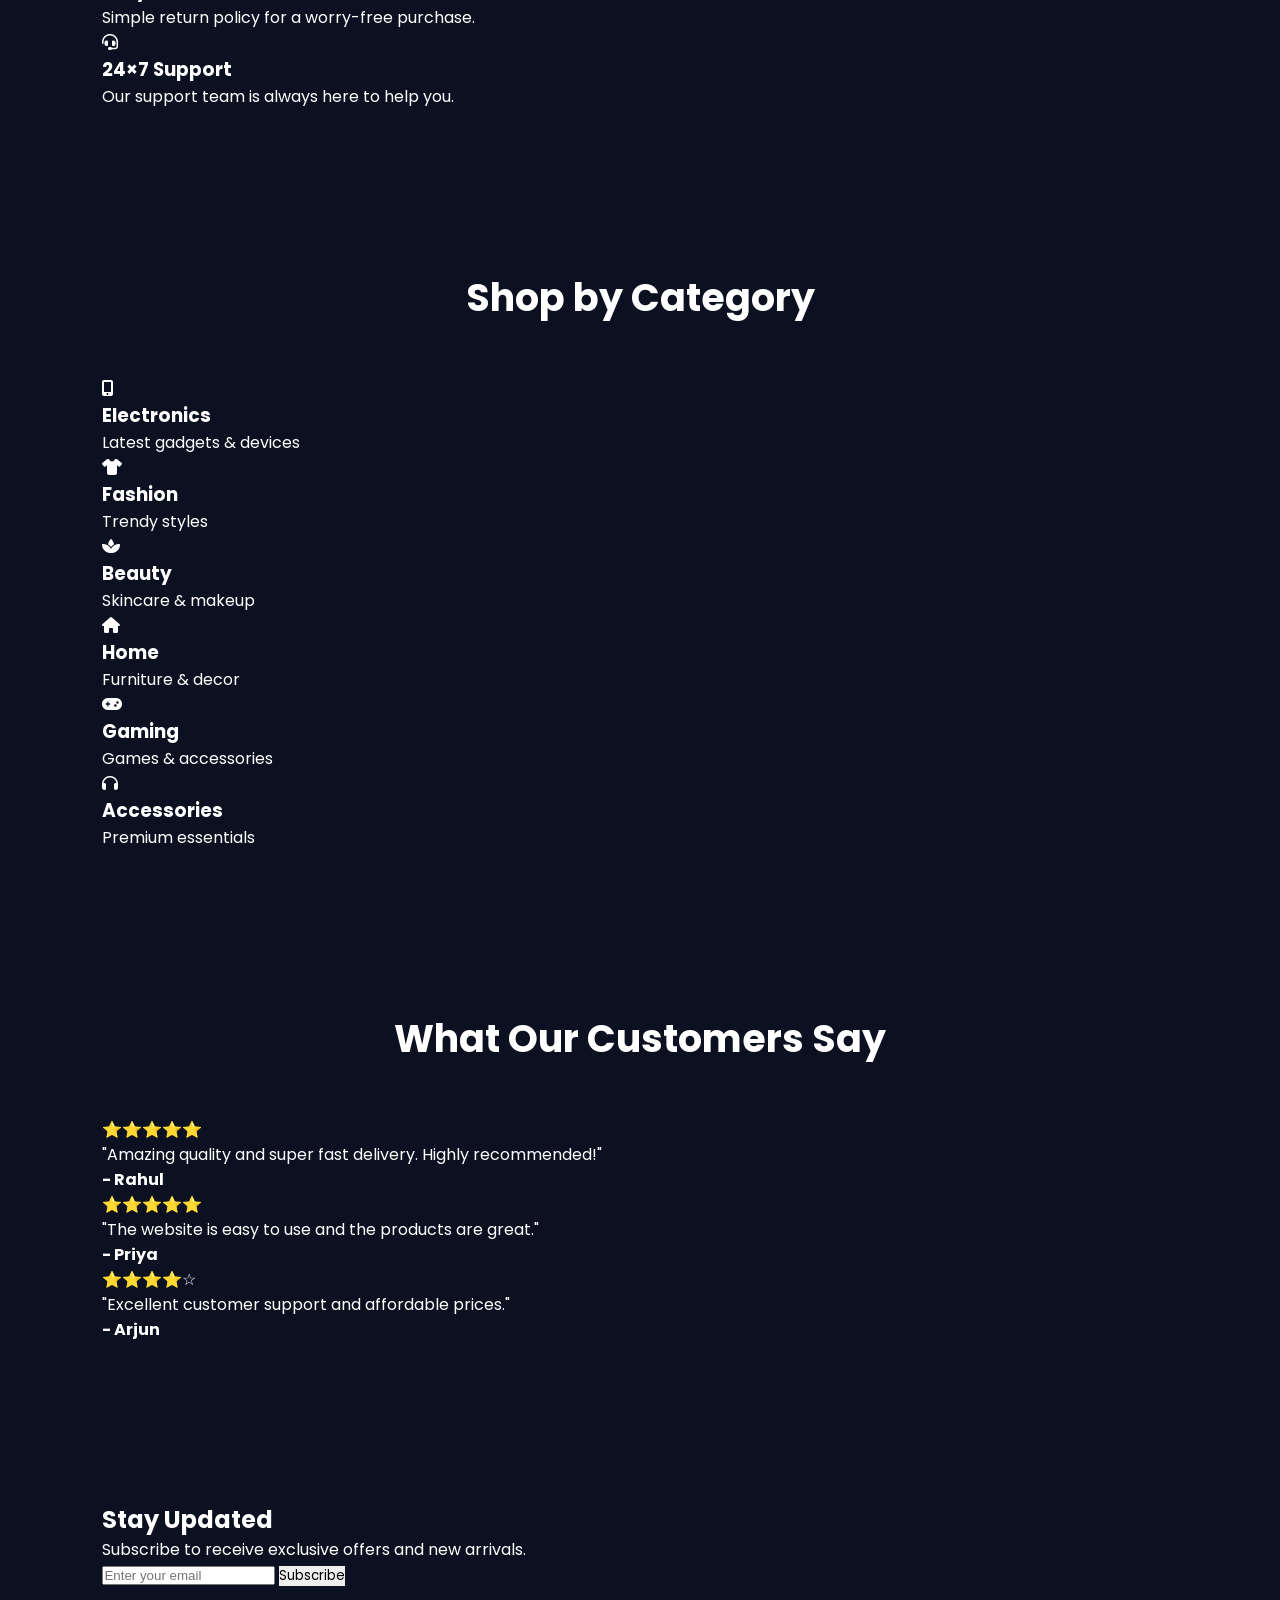
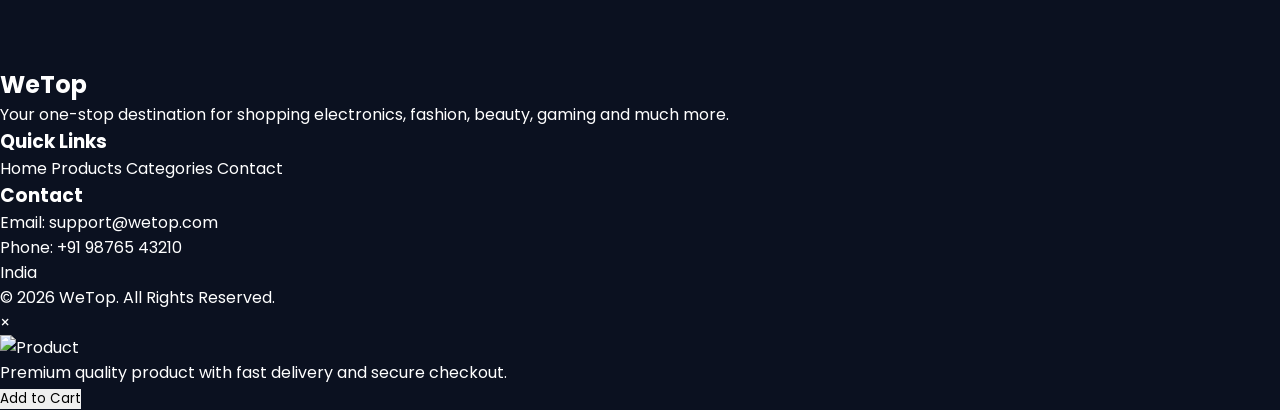
==== commit 20bcf113: "Update index.html" ====
--- a/index.html
+++ b/index.html
@@ -155,7 +155,9 @@
 <img src="https://images.unsplash.com/photo-1607082349566-187342175e2f?w=1200"
 alt="WeTop Shopping">
 
-</div>
+</div> <!-- product-grid -->
+
+</div> <!-- slider-wrapper -->
 
 </section>
 <section class="flash-sale reveal">
@@ -497,6 +499,8 @@
 <p>© 2026 WeTop. All Rights Reserved.</p>
 
 </div>
+
+</footer>
 <div id="productModal" class="modal">
 
 <div class="modal-content">
@@ -519,8 +523,7 @@
 
 </div>
 
-</div>
-</footer>
+</div>  
 <div id="toast"></div>
 <script src="script.js"></script>
 
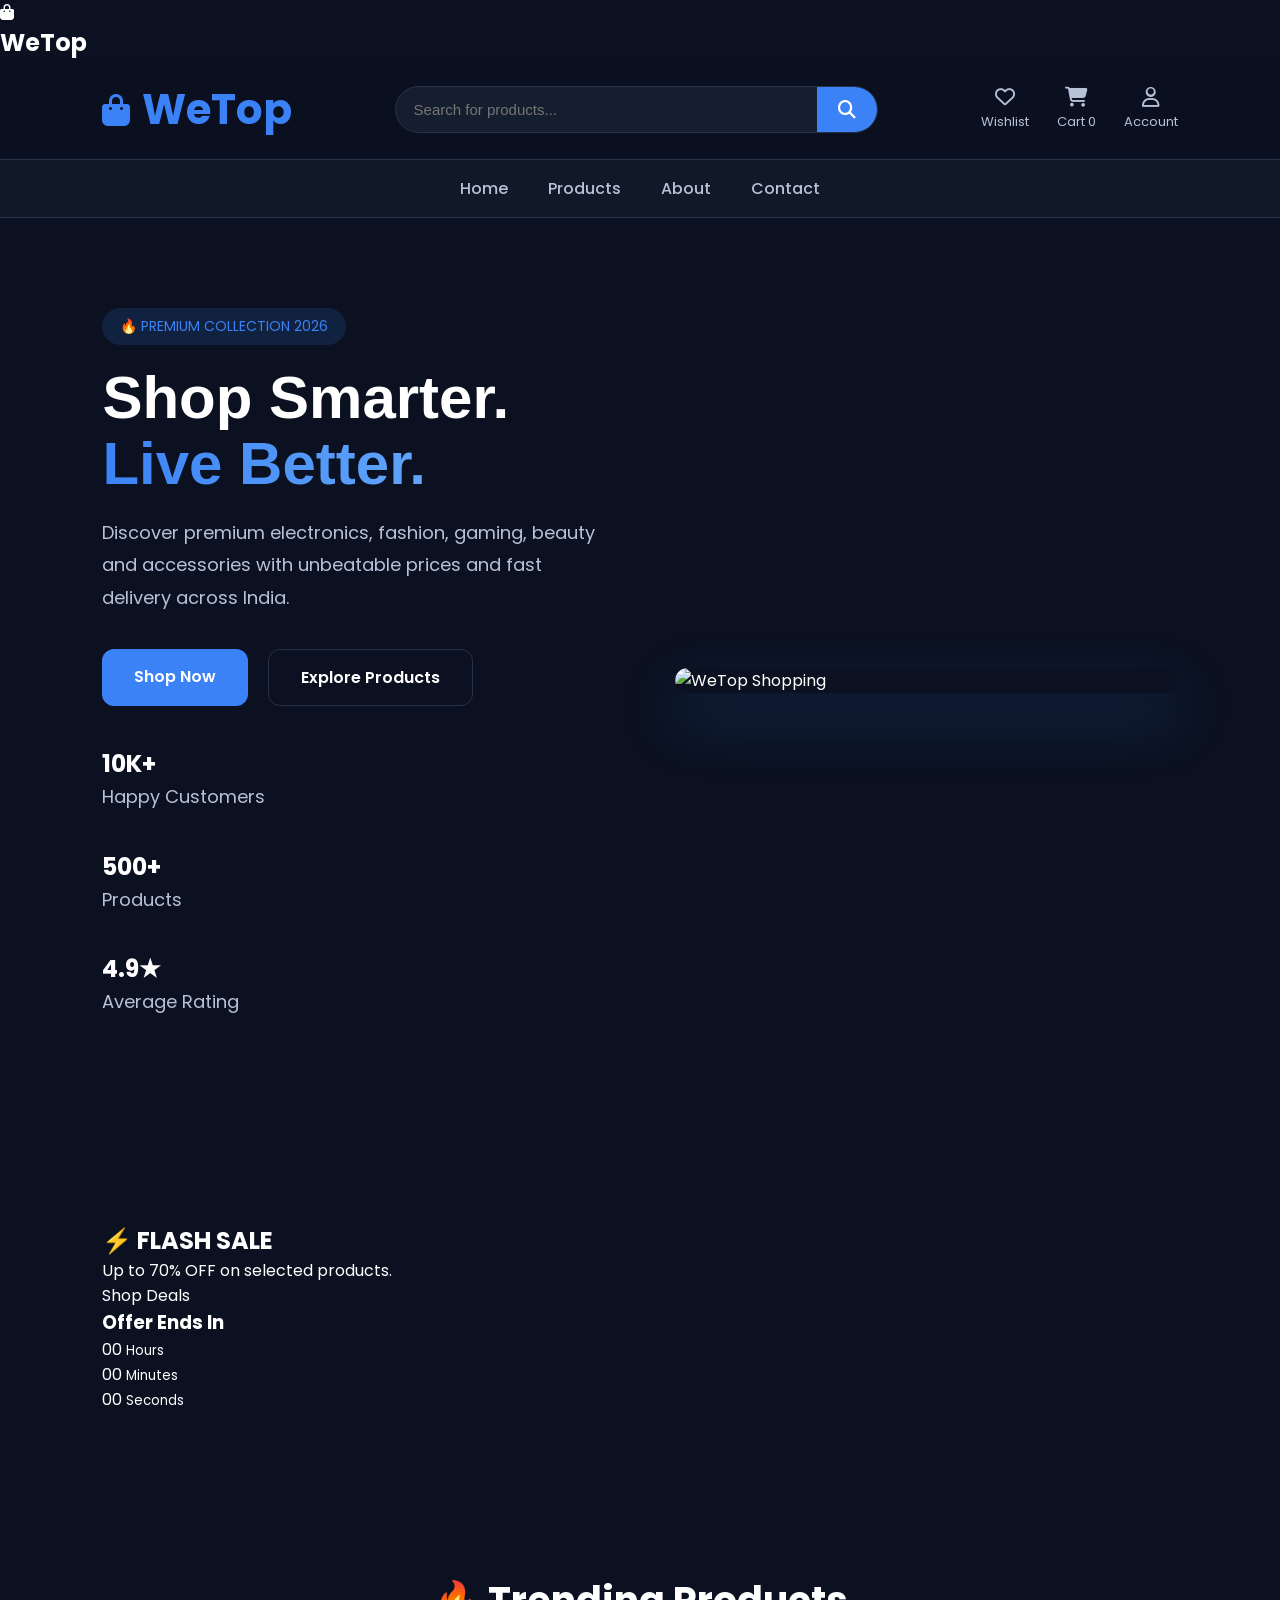
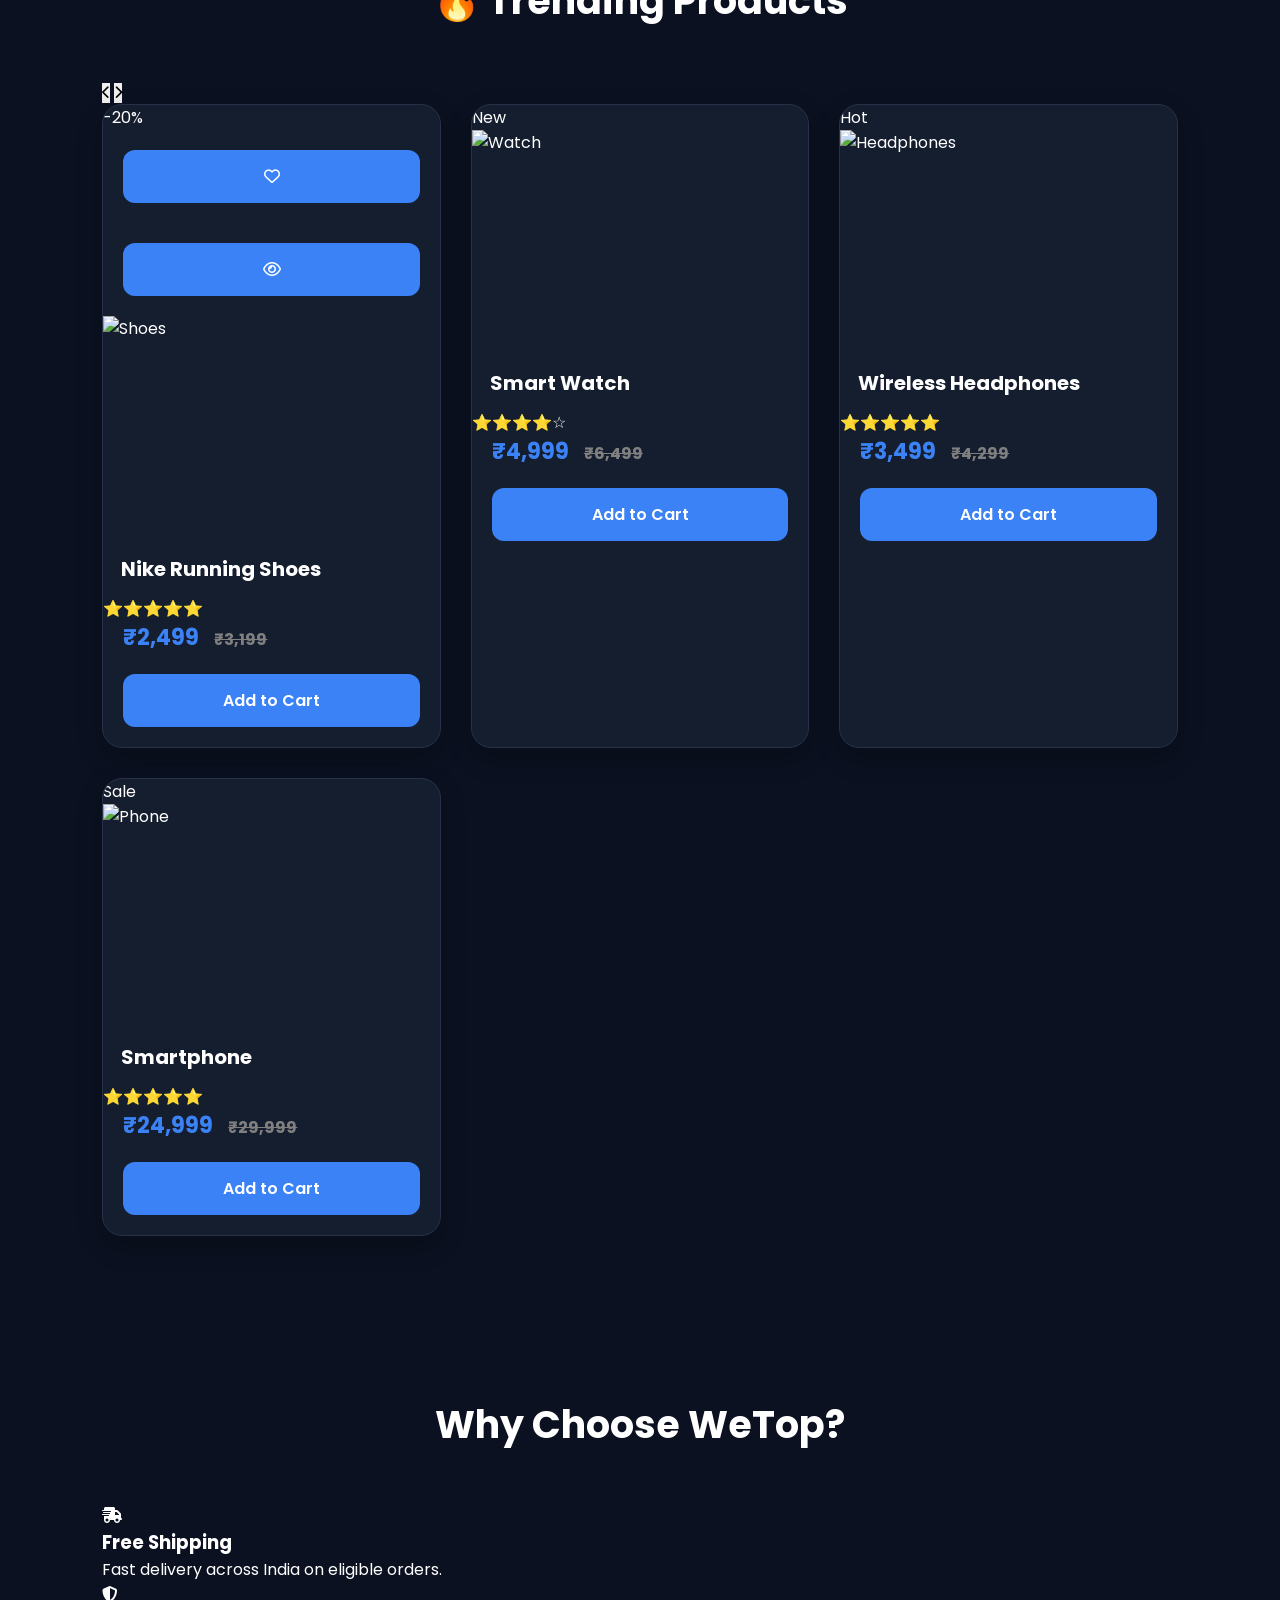
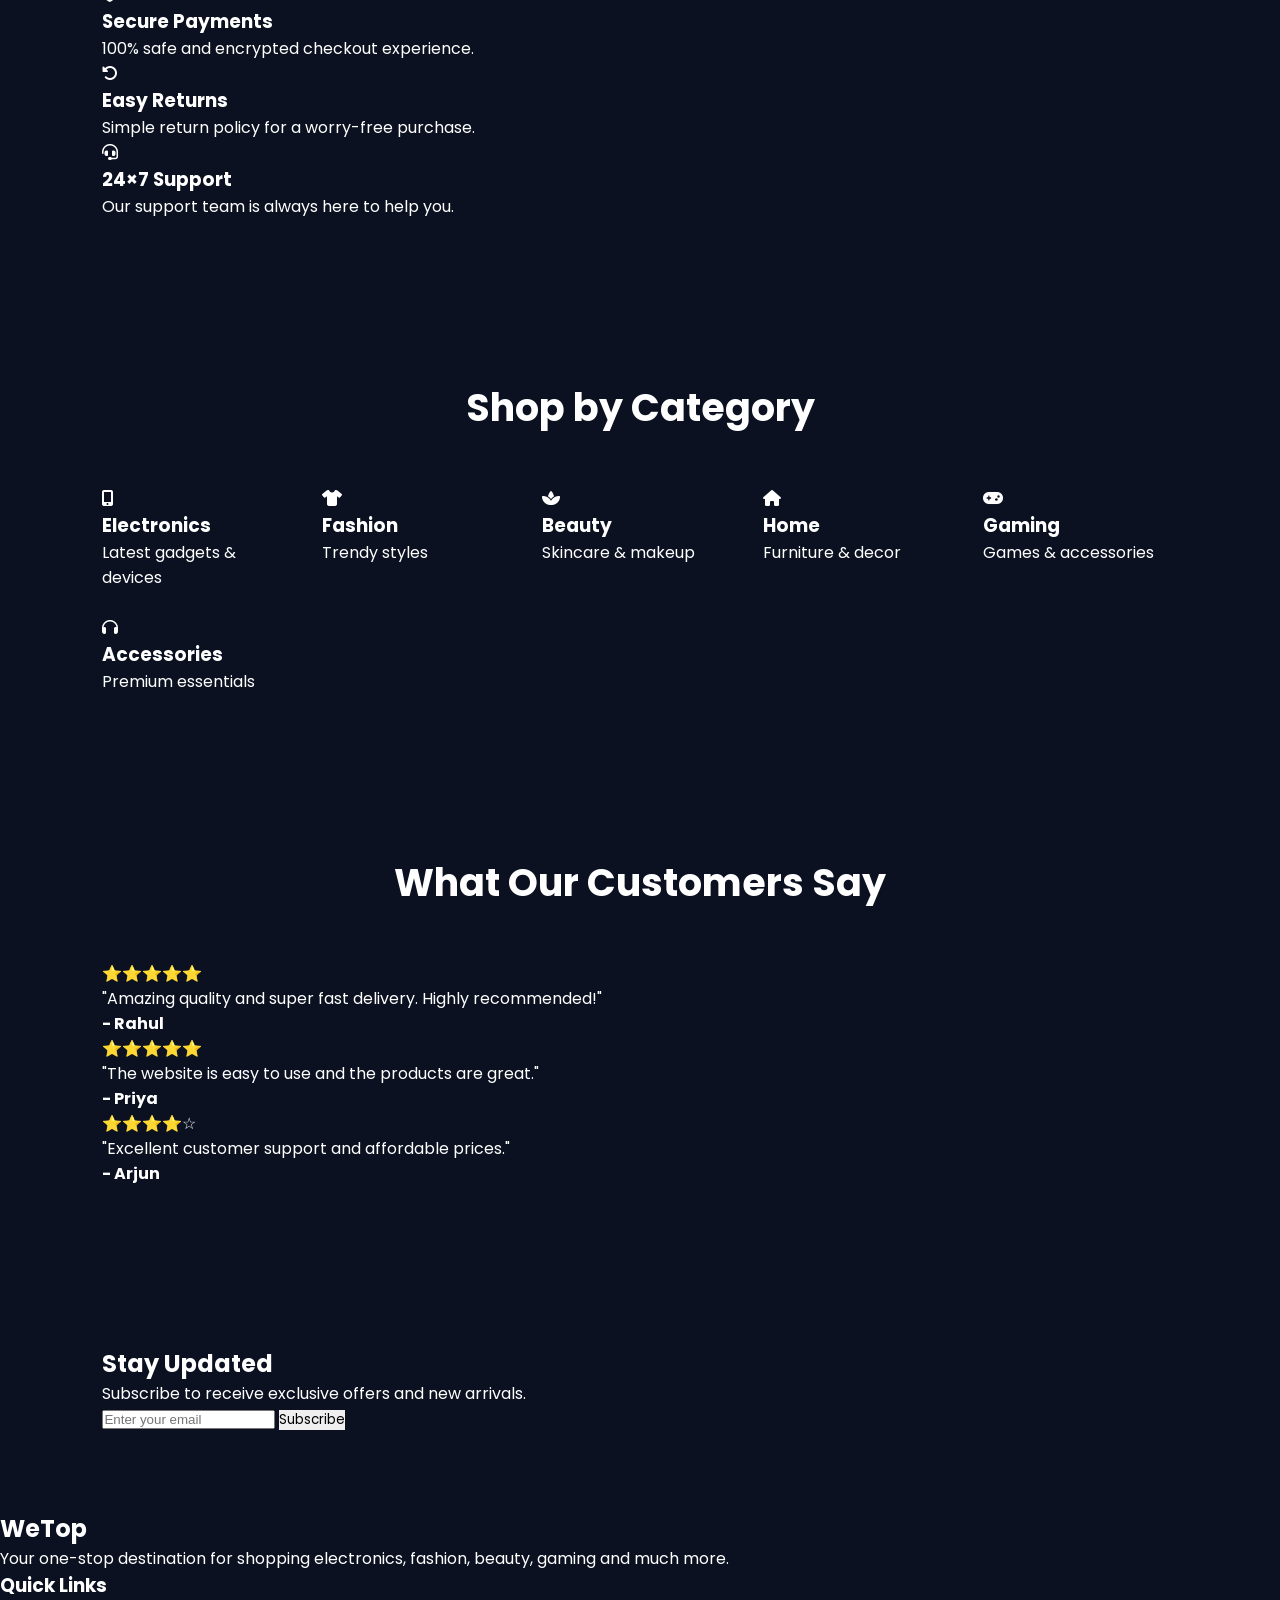
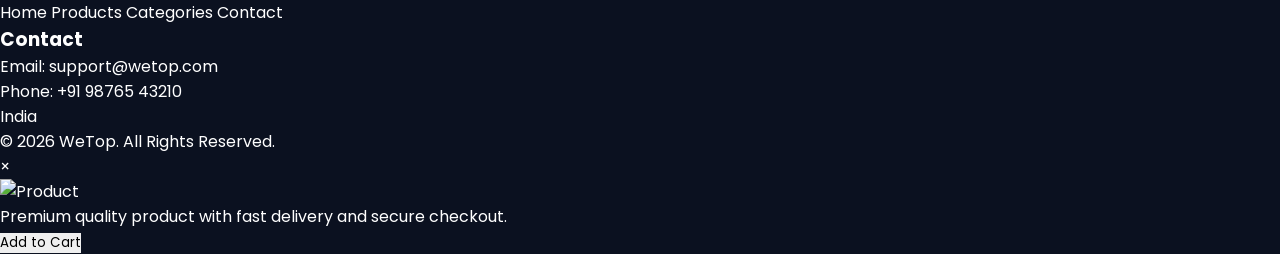
==== commit 7b128fb0: "Update index.html" ====
--- a/index.html
+++ b/index.html
@@ -48,7 +48,11 @@
 
 <div class="search-box">
 
-<input type="text" placeholder="Search for products...">
+<input
+    id="searchInput"
+    type="text"
+    placeholder="Search for products..."
+    onkeyup="searchProducts()">
 
 <button>
 
@@ -260,7 +264,13 @@
 <span>₹3,199</span>
 </p>
 
-<button>Add to Cart</button>
+<button onclick="addToCart(
+'Nike Running Shoes',
+2499,
+'https://images.unsplash.com/photo-1542291026-7eec264c27ff?w=500'
+)">
+Add to Cart
+</button>
 
 </div>
 
@@ -281,7 +291,13 @@
 <span>₹6,499</span>
 </p>
 
-<button>Add to Cart</button>
+<button onclick="addToCart(
+'Smart Watch',
+4999,
+'https://images.unsplash.com/photo-1523275335684-37898b6baf30?w=500'
+)">
+Add to Cart
+</button>
 
 </div>
 
@@ -302,7 +318,13 @@
 <span>₹4,299</span>
 </p>
 
-<button>Add to Cart</button>
+<button onclick="addToCart(
+'Wireless Headphones',
+3499,
+'https://images.unsplash.com/photo-1505740420928-5e560c06d30e?w=500'
+)">
+Add to Cart
+</button>
 
 </div>
 
@@ -323,7 +345,13 @@
 <span>₹29,999</span>
 </p>
 
-<button>Add to Cart</button>
+<button onclick="addToCart(
+'Smartphone',
+24999,
+'https://images.unsplash.com/photo-1511707171634-5f897ff02aa9?w=500'
+)">
+Add to Cart
+</button>
 
 </div>
 
--- a/style.css
+++ b/style.css
@@ -283,17 +283,12 @@
 =========================== */
 
 .hero{
-
-display:grid;
-
-grid-template-columns:1fr 1fr;
-
-align-items:center;
-
-gap:60px;
-
-padding:80px 8%;
-
+    display:grid;
+    grid-template-columns:1fr 1fr;
+    align-items:center;
+    gap:70px;
+    padding:90px 8%;
+    min-height:80vh;
 }
 
 .hero-tag{
@@ -315,13 +310,10 @@
 }
 
 .hero h1{
-
-font-size:58px;
-
-line-height:1.1;
-
-margin-bottom:20px;
-
+    font-size:60px;
+    line-height:1.1;
+    margin-bottom:20px;
+    font-weight:800;
 }
 
 .gradient-text{
@@ -402,11 +394,16 @@
 }
 
 .hero-right img{
-
-border-radius:24px;
-
-box-shadow:0 25px 50px rgba(0,0,0,.35);
-
+    width:100%;
+    max-width:550px;
+    margin:auto;
+    border-radius:24px;
+    box-shadow:0 25px 60px rgba(59,130,246,.25);
+    transition:.4s;
+}
+
+.hero-right img:hover{
+    transform:scale(1.03);
 }
 /* ===========================
    Product Cards
@@ -451,7 +448,9 @@
 transition:.35s;
 
 position:relative;
-
+box-shadow:0 10px 25px rgba(0,0,0,.25);
+display:flex;
+flex-direction:column;
 }
 
 .product-card:hover{
@@ -468,13 +467,17 @@
 
 width:100%;
 
-height:260px;
+height:220px;
 
 object-fit:cover;
 
 }
 
 .product-card h3{
+    font-size:20px;
+    padding:18px 18px 8px;
+    min-height:60px;
+}
 
 font-size:22px;
 
@@ -515,10 +518,20 @@
 }
 
 .product-card button{
-
-margin:20px;
-
-width:calc(100% - 
+    margin:20px;
+    width:calc(100% - 40px);
+    padding:14px;
+    background:var(--primary);
+    color:white;
+    border-radius:12px;
+    font-size:16px;
+    font-weight:600;
+    transition:.3s;
+}
+
+.product-card button:hover{
+    background:var(--primary-dark);
+}
 /* ===========================
    Categories
 =========================== */
@@ -542,6 +555,7 @@
 }
 
 .category-box{
+.category-box{
 
 background:var(--card);
 
@@ -549,7 +563,14 @@
 
 border-radius:20px;
 
-padding:35px 20px;
+padding:28px 20px;
+
+min-height:180px;
+
+display:flex;
+flex-direction:column;
+justify-content:center;
+align-items:center;
 
 text-align:center;
 
@@ -871,3 +892,30 @@
 color:var(--text2);
 
 }
+/* Slider Buttons */
+
+.slider-buttons{
+    display:flex;
+    gap:12px;
+}
+
+.slider-buttons button{
+    width:45px;
+    height:45px;
+    border-radius:50%;
+    background:var(--card);
+    color:var(--text);
+    border:1px solid var(--border);
+    display:flex;
+    justify-content:center;
+    align-items:center;
+    font-size:18px;
+    transition:.3s;
+}
+
+.slider-buttons button:hover{
+    background:var(--primary);
+    border-color:var(--primary);
+    color:white;
+    transform:scale(1.08);
+}
